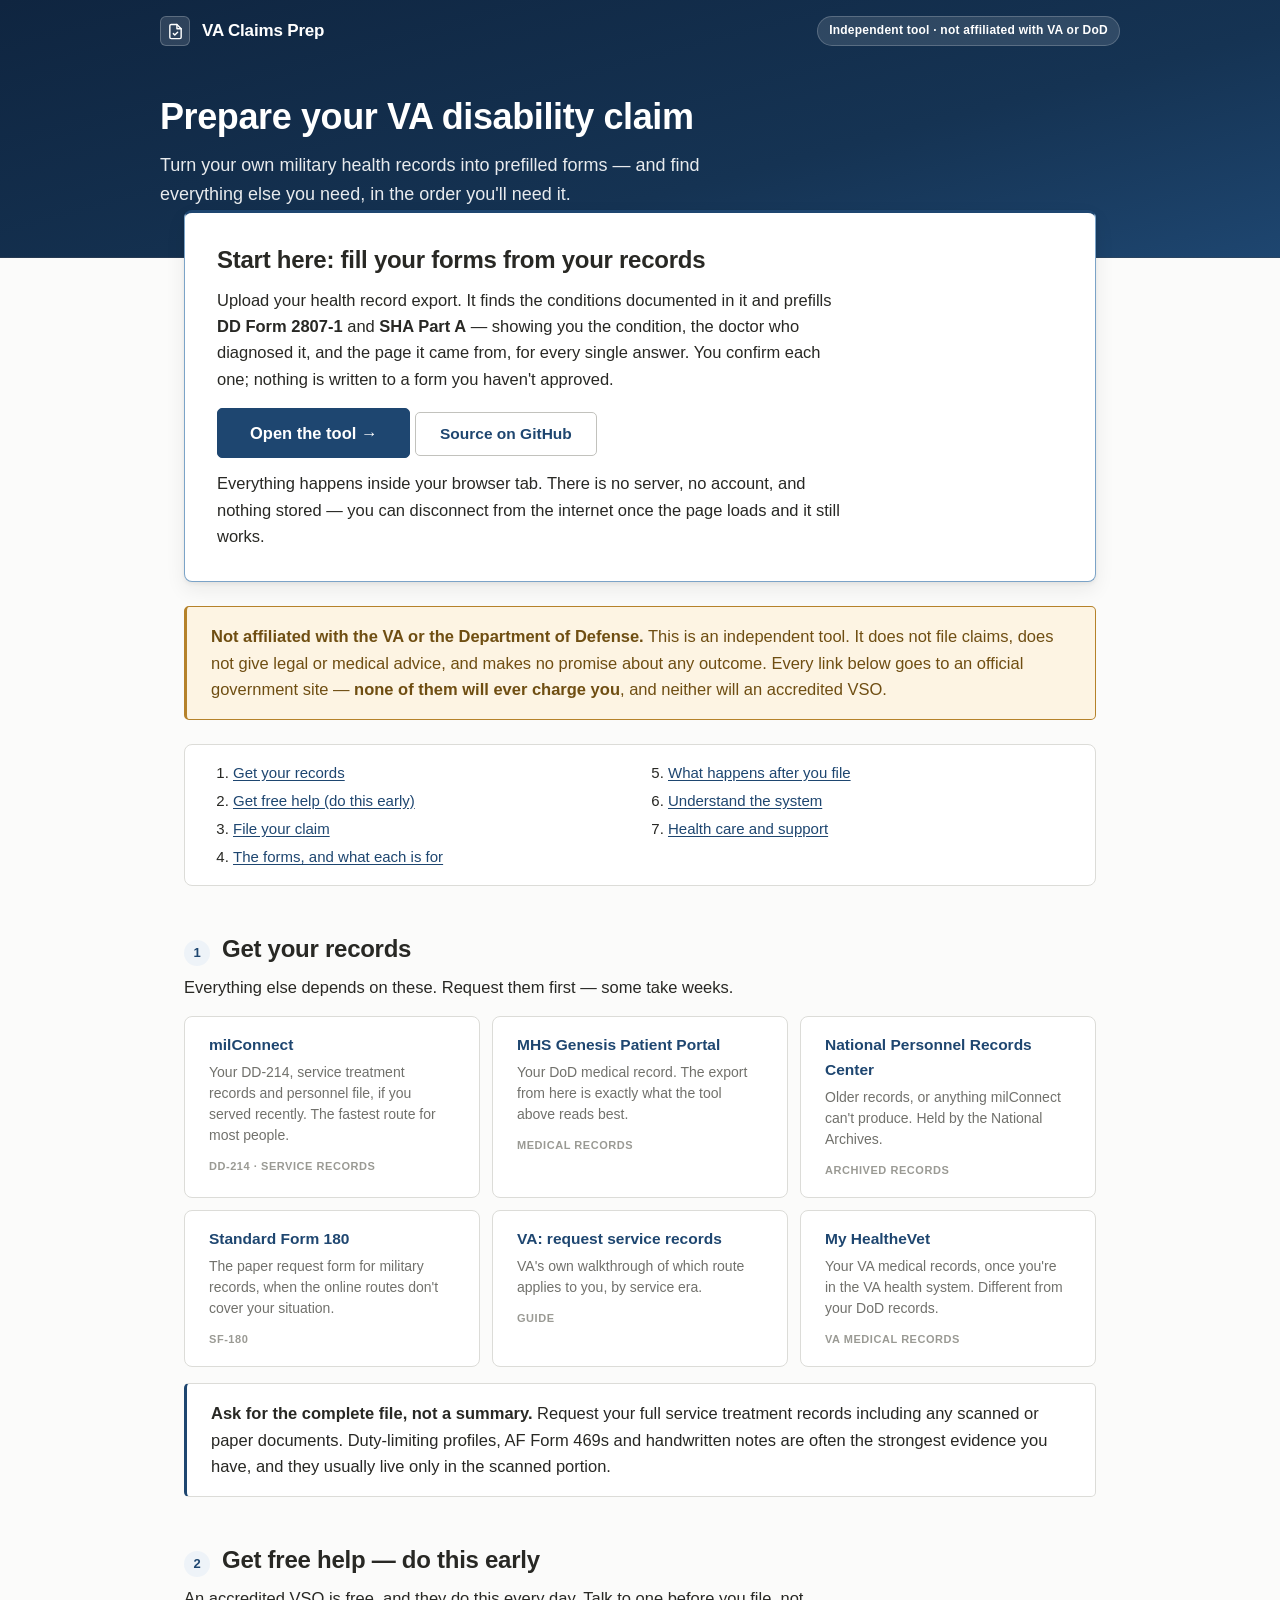
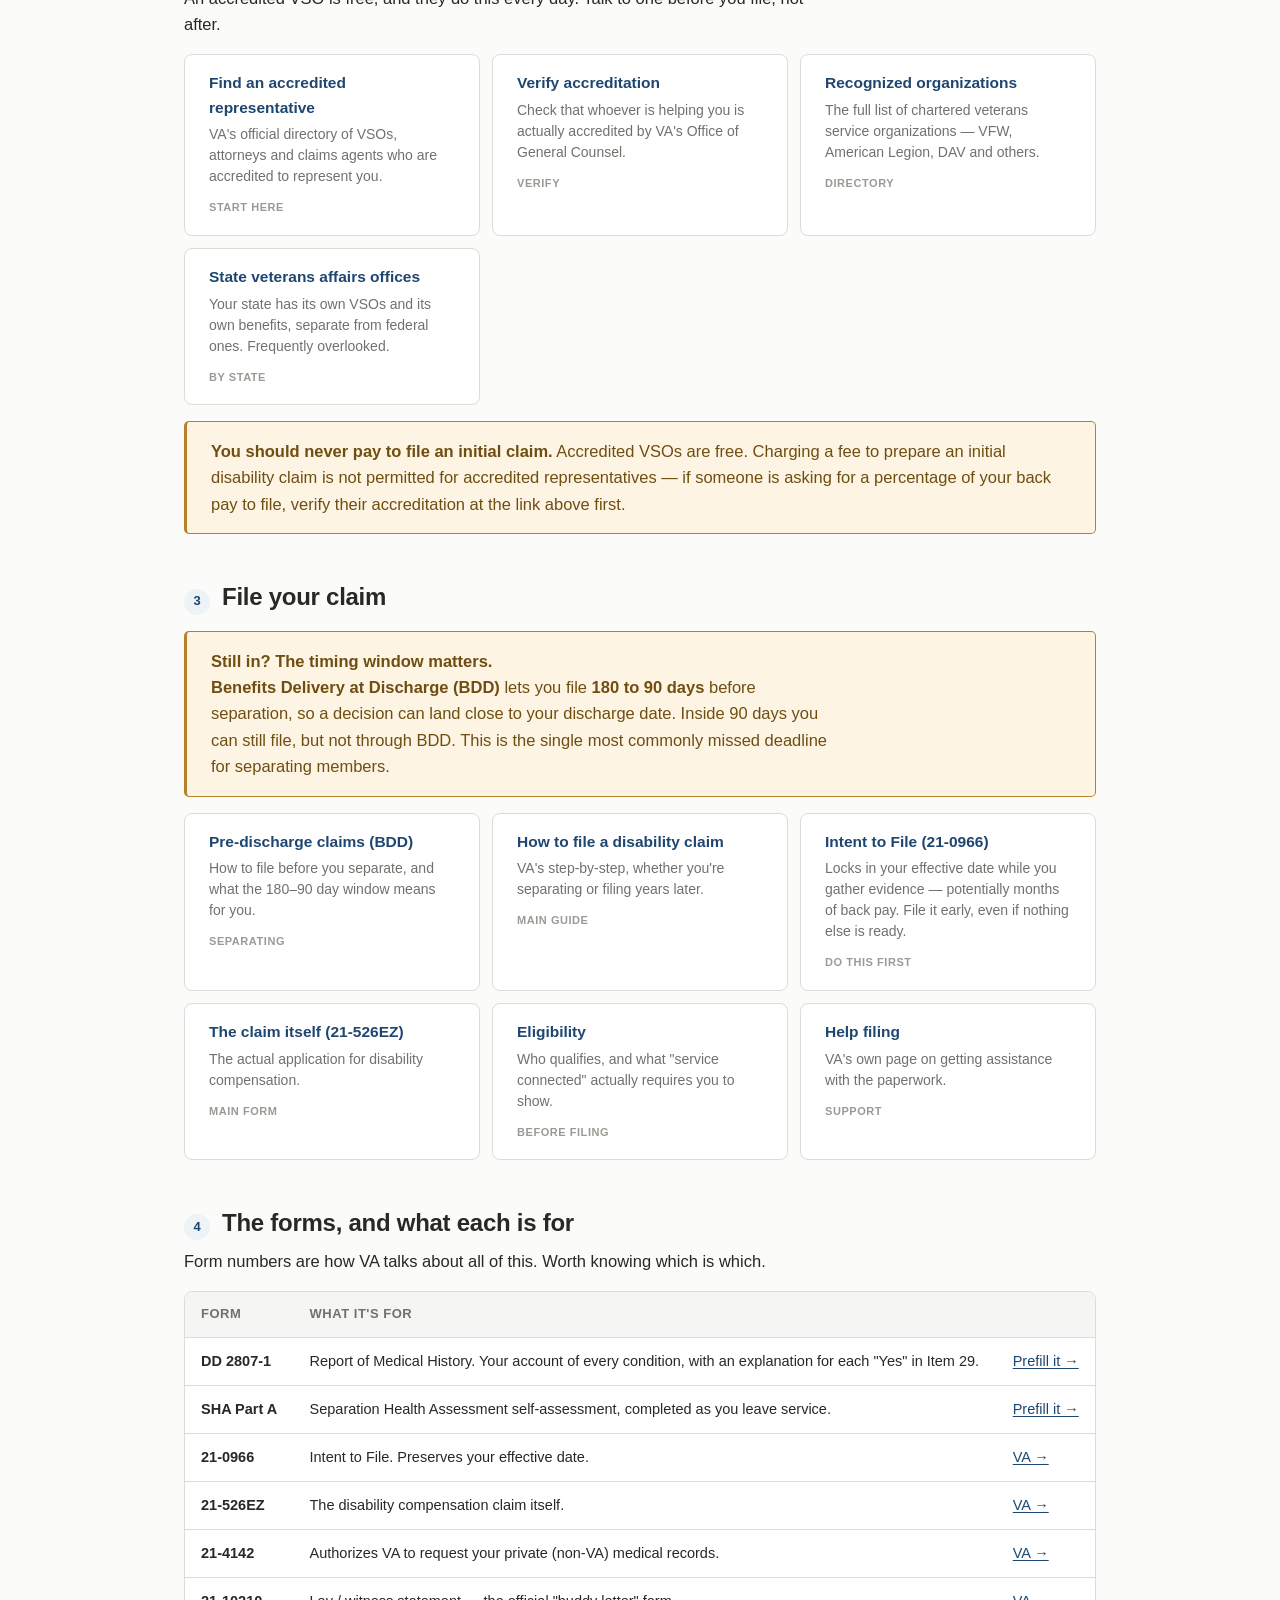
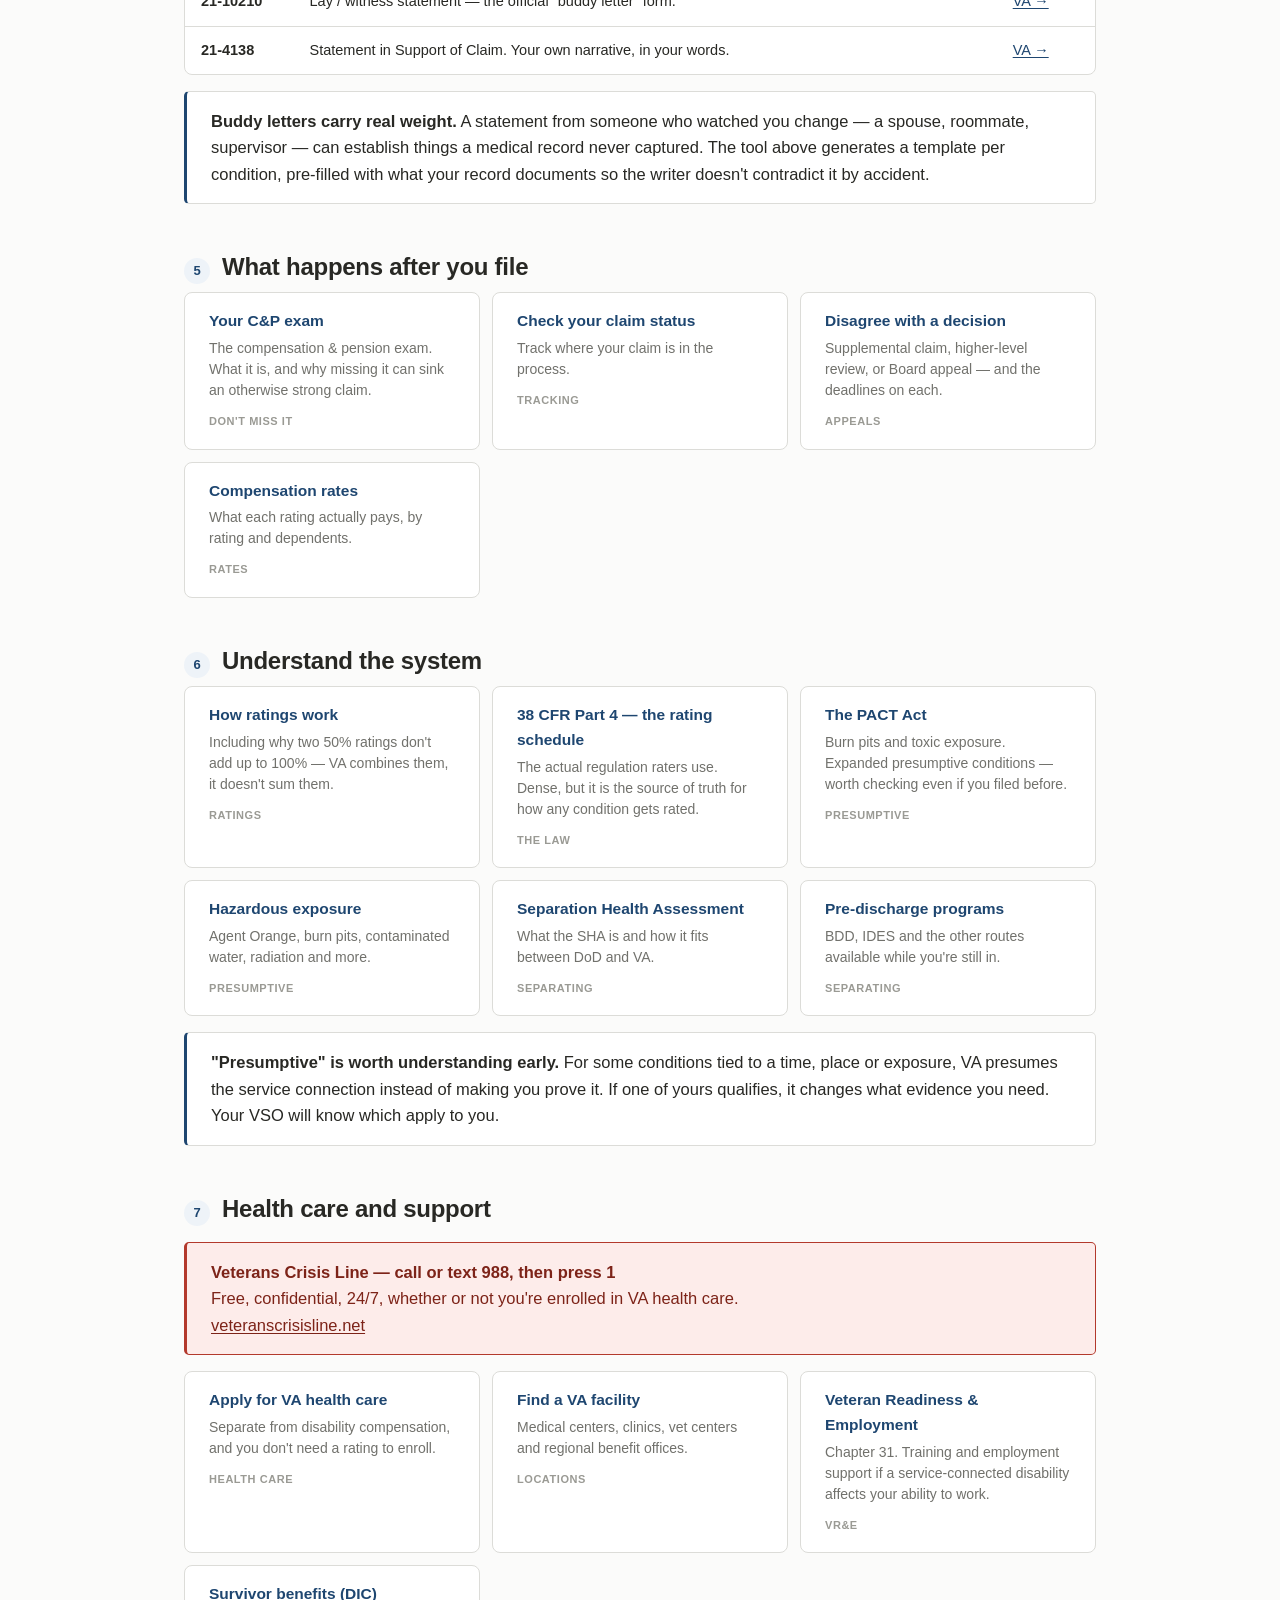
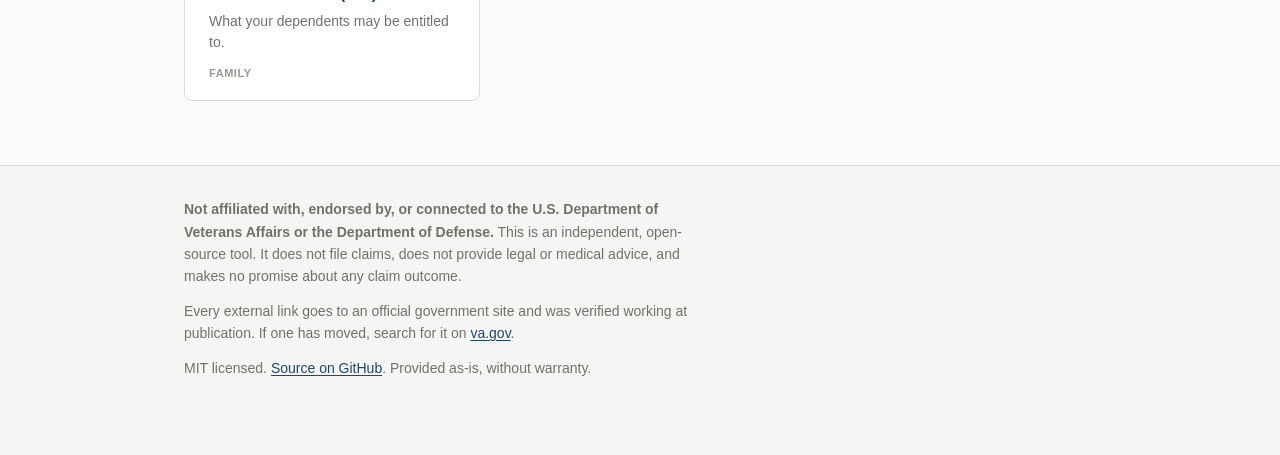
==== docs/index.html @ 1c363170 "Redesign the front end: shared design system, grouped review A design system in docs/assets/base.css" ====
<!doctype html>
<html lang="en">
<head>
<meta charset="utf-8">
<meta name="viewport" content="width=device-width, initial-scale=1">
<title>VA Claims Prep</title>
<meta name="description" content="Turn your military health records into prefilled VA forms, plus every link you need to file a disability claim.">
<link rel="stylesheet" href="assets/base.css">
<style>
/* Dashboard-specific only. */
.hero {
  background: var(--surface); border: 1px solid var(--brand-300);
  border-top: 3px solid var(--accent); border-radius: var(--radius);
  padding: var(--s6); margin: calc(var(--s7) * -1) 0 var(--s5);
  box-shadow: var(--shadow-md); position: relative;
}
.hero h2 { margin-bottom: var(--s3); }
.section-head { display: flex; align-items: baseline; gap: var(--s3);
  margin: var(--s7) 0 var(--s2); }
.section-head__num {
  width: 26px; height: 26px; flex: 0 0 auto; border-radius: 50%;
  background: var(--accent-soft); color: var(--accent);
  display: grid; place-items: center; font-size: 13px; font-weight: 700;
}
.toc { background: var(--surface); border: 1px solid var(--line);
  border-radius: var(--radius); padding: var(--s4) var(--s5); margin: var(--s5) 0; }
.toc ol { margin: 0; padding-left: var(--s5); columns: 2; column-gap: var(--s6);
  font-size: 15px; }
@media (max-width: 640px) { .toc ol { columns: 1; } }
.toc li { margin-bottom: var(--s1); break-inside: avoid; }
</style>
</head>
<body>

<a class="skip-link" href="#main">Skip to content</a>

<header class="masthead">
  <div class="wrap masthead__bar">
    <a class="wordmark" href="./">
      <span class="wordmark__mark" aria-hidden="true">
        <svg viewBox="0 0 24 24" fill="none" stroke="currentColor" stroke-width="2"
             stroke-linecap="round" stroke-linejoin="round">
          <path d="M14 2H6a2 2 0 0 0-2 2v16a2 2 0 0 0 2 2h12a2 2 0 0 0 2-2V8z"/>
          <polyline points="14 2 14 8 20 8"/><polyline points="9 15 11 17 15 13"/>
        </svg>
      </span>
      VA Claims Prep
    </a>
    <span class="unofficial">Independent tool &middot; not affiliated with VA or DoD</span>
  </div>
  <div class="wrap masthead__hero">
    <h1>Prepare your VA disability claim</h1>
    <p>Turn your own military health records into prefilled forms — and find everything
       else you need, in the order you'll need it.</p>
  </div>
</header>

<main id="main">
<div class="wrap">

  <div class="hero">
    <h2>Start here: fill your forms from your records</h2>
    <p>Upload your health record export. It finds the conditions documented in it and
    prefills <b>DD Form 2807-1</b> and <b>SHA Part A</b> — showing you the condition, the
    doctor who diagnosed it, and the page it came from, for every single answer. You
    confirm each one; nothing is written to a form you haven't approved.</p>
    <a class="btn btn--lg" href="app/">Open the tool →</a>
    <a class="btn btn--secondary" href="https://github.com/obtill199/va-claims-prep">Source on GitHub</a>
    <p class="sub" style="margin-top:12px;margin-bottom:0">Everything happens inside your
    browser tab. There is no server, no account, and nothing stored — you can disconnect
    from the internet once the page loads and it still works.</p>
  </div>

  <div class="note note--warn">
    <b>Not affiliated with the VA or the Department of Defense.</b>
    This is an independent tool. It does not file claims, does not give legal or medical
    advice, and makes no promise about any outcome. Every link below goes to an official
    government site — <b>none of them will ever charge you</b>, and neither will an
    accredited VSO.
  </div>

  <div class="toc">
    <ol>
      <li><a href="#records">Get your records</a></li>
      <li><a href="#help">Get free help (do this early)</a></li>
      <li><a href="#file">File your claim</a></li>
      <li><a href="#forms">The forms, and what each is for</a></li>
      <li><a href="#after">What happens after you file</a></li>
      <li><a href="#understand">Understand the system</a></li>
      <li><a href="#support">Health care and support</a></li>
    </ol>
  </div>

  <!-- ============================================================ -->
  <div class="section-head"><span class="section-head__num">1</span><h2 id="records">Get your records</h2></div>
  <p class="sub">Everything else depends on these. Request them first — some take weeks.</p>

  <div class="cards">
    <a class="card" href="https://milconnect.dmdc.osd.mil/milconnect/" target="_blank" rel="noopener">
      <span class="card__title">milConnect</span>
      <span class="card__desc">Your DD-214, service treatment records and personnel file, if you served
      recently. The fastest route for most people.</span>
      <span class="card__tag">DD-214 · service records</span></a>

    <a class="card" href="https://patientportal.mhsgenesis.health.mil/" target="_blank" rel="noopener">
      <span class="card__title">MHS Genesis Patient Portal</span>
      <span class="card__desc">Your DoD medical record. The export from here is exactly what the tool above
      reads best.</span>
      <span class="card__tag">Medical records</span></a>

    <a class="card" href="https://www.archives.gov/personnel-records-center" target="_blank" rel="noopener">
      <span class="card__title">National Personnel Records Center</span>
      <span class="card__desc">Older records, or anything milConnect can't produce. Held by the National
      Archives.</span>
      <span class="card__tag">Archived records</span></a>

    <a class="card" href="https://www.archives.gov/veterans/military-service-records/standard-form-180.html" target="_blank" rel="noopener">
      <span class="card__title">Standard Form 180</span>
      <span class="card__desc">The paper request form for military records, when the online routes don't
      cover your situation.</span>
      <span class="card__tag">SF-180</span></a>

    <a class="card" href="https://www.va.gov/records/get-military-service-records/" target="_blank" rel="noopener">
      <span class="card__title">VA: request service records</span>
      <span class="card__desc">VA's own walkthrough of which route applies to you, by service era.</span>
      <span class="card__tag">Guide</span></a>

    <a class="card" href="https://www.myhealth.va.gov/" target="_blank" rel="noopener">
      <span class="card__title">My HealtheVet</span>
      <span class="card__desc">Your VA medical records, once you're in the VA health system. Different from
      your DoD records.</span>
      <span class="card__tag">VA medical records</span></a>
  </div>

  <div class="note">
    <b>Ask for the complete file, not a summary.</b>
    Request your full service treatment records including any scanned or paper documents.
    Duty-limiting profiles, AF Form 469s and handwritten notes are often the strongest
    evidence you have, and they usually live only in the scanned portion.
  </div>

  <!-- ============================================================ -->
  <div class="section-head"><span class="section-head__num">2</span><h2 id="help">Get free help — do this early</h2></div>
  <p class="sub">An accredited VSO is free, and they do this every day. Talk to one before
  you file, not after.</p>

  <div class="cards">
    <a class="card" href="https://www.va.gov/get-help-from-accredited-representative/" target="_blank" rel="noopener">
      <span class="card__title">Find an accredited representative</span>
      <span class="card__desc">VA's official directory of VSOs, attorneys and claims agents who are
      accredited to represent you.</span>
      <span class="card__tag">Start here</span></a>

    <a class="card" href="https://www.va.gov/ogc/apps/accreditation/index.asp" target="_blank" rel="noopener">
      <span class="card__title">Verify accreditation</span>
      <span class="card__desc">Check that whoever is helping you is actually accredited by VA's Office of
      General Counsel.</span>
      <span class="card__tag">Verify</span></a>

    <a class="card" href="https://www.va.gov/vso/" target="_blank" rel="noopener">
      <span class="card__title">Recognized organizations</span>
      <span class="card__desc">The full list of chartered veterans service organizations — VFW, American
      Legion, DAV and others.</span>
      <span class="card__tag">Directory</span></a>

    <a class="card" href="https://www.va.gov/statedva.htm" target="_blank" rel="noopener">
      <span class="card__title">State veterans affairs offices</span>
      <span class="card__desc">Your state has its own VSOs and its own benefits, separate from federal
      ones. Frequently overlooked.</span>
      <span class="card__tag">By state</span></a>
  </div>

  <div class="note note--warn">
    <b>You should never pay to file an initial claim.</b>
    Accredited VSOs are free. Charging a fee to prepare an initial disability claim is
    not permitted for accredited representatives — if someone is asking for a percentage
    of your back pay to file, verify their accreditation at the link above first.
  </div>

  <!-- ============================================================ -->
  <div class="section-head"><span class="section-head__num">3</span><h2 id="file">File your claim</h2></div>

  <div class="note note--warn">
    <b>Still in? The timing window matters.</b>
    <p><b>Benefits Delivery at Discharge (BDD)</b> lets you file <b>180 to 90 days</b>
    before separation, so a decision can land close to your discharge date. Inside 90
    days you can still file, but not through BDD. This is the single most commonly missed
    deadline for separating members.</p>
  </div>

  <div class="cards">
    <a class="card" href="https://www.va.gov/disability/how-to-file-claim/when-to-file/pre-discharge-claim/" target="_blank" rel="noopener">
      <span class="card__title">Pre-discharge claims (BDD)</span>
      <span class="card__desc">How to file before you separate, and what the 180–90 day window means for
      you.</span>
      <span class="card__tag">Separating</span></a>

    <a class="card" href="https://www.va.gov/disability/how-to-file-claim/" target="_blank" rel="noopener">
      <span class="card__title">How to file a disability claim</span>
      <span class="card__desc">VA's step-by-step, whether you're separating or filing years later.</span>
      <span class="card__tag">Main guide</span></a>

    <a class="card" href="https://www.va.gov/find-forms/about-form-21-0966/" target="_blank" rel="noopener">
      <span class="card__title">Intent to File (21-0966)</span>
      <span class="card__desc">Locks in your effective date while you gather evidence — potentially months
      of back pay. File it early, even if nothing else is ready.</span>
      <span class="card__tag">Do this first</span></a>

    <a class="card" href="https://www.va.gov/disability/file-disability-claim-form-21-526ez/" target="_blank" rel="noopener">
      <span class="card__title">The claim itself (21-526EZ)</span>
      <span class="card__desc">The actual application for disability compensation.</span>
      <span class="card__tag">Main form</span></a>

    <a class="card" href="https://www.va.gov/disability/eligibility/" target="_blank" rel="noopener">
      <span class="card__title">Eligibility</span>
      <span class="card__desc">Who qualifies, and what "service connected" actually requires you to
      show.</span>
      <span class="card__tag">Before filing</span></a>

    <a class="card" href="https://www.va.gov/disability/get-help-filing-claim/" target="_blank" rel="noopener">
      <span class="card__title">Help filing</span>
      <span class="card__desc">VA's own page on getting assistance with the paperwork.</span>
      <span class="card__tag">Support</span></a>
  </div>

  <!-- ============================================================ -->
  <div class="section-head"><span class="section-head__num">4</span><h2 id="forms">The forms, and what each is for</h2></div>
  <p class="sub">Form numbers are how VA talks about all of this. Worth knowing which is
  which.</p>

  <div class="table-scroll"><table class="table">
    <tr><th>Form</th><th>What it's for</th><th></th></tr>
    <tr><td><b>DD 2807-1</b></td>
        <td>Report of Medical History. Your account of every condition, with an
        explanation for each "Yes" in Item&nbsp;29.</td>
        <td><a href="app/">Prefill it →</a></td></tr>
    <tr><td><b>SHA Part A</b></td>
        <td>Separation Health Assessment self-assessment, completed as you leave
        service.</td>
        <td><a href="app/">Prefill it →</a></td></tr>
    <tr><td><b>21-0966</b></td>
        <td>Intent to File. Preserves your effective date.</td>
        <td><a href="https://www.va.gov/find-forms/about-form-21-0966/" target="_blank" rel="noopener">VA →</a></td></tr>
    <tr><td><b>21-526EZ</b></td>
        <td>The disability compensation claim itself.</td>
        <td><a href="https://www.va.gov/disability/file-disability-claim-form-21-526ez/" target="_blank" rel="noopener">VA →</a></td></tr>
    <tr><td><b>21-4142</b></td>
        <td>Authorizes VA to request your private (non-VA) medical records.</td>
        <td><a href="https://www.va.gov/find-forms/about-form-21-4142/" target="_blank" rel="noopener">VA →</a></td></tr>
    <tr><td><b>21-10210</b></td>
        <td>Lay / witness statement — the official "buddy letter" form.</td>
        <td><a href="https://www.va.gov/find-forms/about-form-21-10210/" target="_blank" rel="noopener">VA →</a></td></tr>
    <tr><td><b>21-4138</b></td>
        <td>Statement in Support of Claim. Your own narrative, in your words.</td>
        <td><a href="https://www.va.gov/find-forms/about-form-21-4138/" target="_blank" rel="noopener">VA →</a></td></tr>
  </table></div>

  <div class="note">
    <b>Buddy letters carry real weight.</b>
    A statement from someone who watched you change — a spouse, roommate, supervisor —
    can establish things a medical record never captured. The tool above generates a
    template per condition, pre-filled with what your record documents so the writer
    doesn't contradict it by accident.
  </div>

  <!-- ============================================================ -->
  <div class="section-head"><span class="section-head__num">5</span><h2 id="after">What happens after you file</h2></div>

  <div class="cards">
    <a class="card" href="https://www.va.gov/disability/va-claim-exam/" target="_blank" rel="noopener">
      <span class="card__title">Your C&amp;P exam</span>
      <span class="card__desc">The compensation &amp; pension exam. What it is, and why missing it can sink
      an otherwise strong claim.</span>
      <span class="card__tag">Don't miss it</span></a>

    <a class="card" href="https://www.va.gov/claim-or-appeal-status/" target="_blank" rel="noopener">
      <span class="card__title">Check your claim status</span>
      <span class="card__desc">Track where your claim is in the process.</span>
      <span class="card__tag">Tracking</span></a>

    <a class="card" href="https://www.va.gov/decision-reviews/" target="_blank" rel="noopener">
      <span class="card__title">Disagree with a decision</span>
      <span class="card__desc">Supplemental claim, higher-level review, or Board appeal — and the deadlines
      on each.</span>
      <span class="card__tag">Appeals</span></a>

    <a class="card" href="https://www.va.gov/disability/compensation-rates/veteran-rates/" target="_blank" rel="noopener">
      <span class="card__title">Compensation rates</span>
      <span class="card__desc">What each rating actually pays, by rating and dependents.</span>
      <span class="card__tag">Rates</span></a>
  </div>

  <!-- ============================================================ -->
  <div class="section-head"><span class="section-head__num">6</span><h2 id="understand">Understand the system</h2></div>

  <div class="cards">
    <a class="card" href="https://www.va.gov/disability/about-disability-ratings/" target="_blank" rel="noopener">
      <span class="card__title">How ratings work</span>
      <span class="card__desc">Including why two 50% ratings don't add up to 100% — VA combines them, it
      doesn't sum them.</span>
      <span class="card__tag">Ratings</span></a>

    <a class="card" href="https://www.ecfr.gov/current/title-38/chapter-I/part-4" target="_blank" rel="noopener">
      <span class="card__title">38 CFR Part 4 — the rating schedule</span>
      <span class="card__desc">The actual regulation raters use. Dense, but it is the source of truth for
      how any condition gets rated.</span>
      <span class="card__tag">The law</span></a>

    <a class="card" href="https://www.va.gov/resources/the-pact-act-and-your-va-benefits/" target="_blank" rel="noopener">
      <span class="card__title">The PACT Act</span>
      <span class="card__desc">Burn pits and toxic exposure. Expanded presumptive conditions — worth
      checking even if you filed before.</span>
      <span class="card__tag">Presumptive</span></a>

    <a class="card" href="https://www.va.gov/disability/eligibility/hazardous-materials-exposure/" target="_blank" rel="noopener">
      <span class="card__title">Hazardous exposure</span>
      <span class="card__desc">Agent Orange, burn pits, contaminated water, radiation and more.</span>
      <span class="card__tag">Presumptive</span></a>

    <a class="card" href="https://www.health.mil/Military-Health-Topics/Health-Readiness/Separation-Health-Assessment" target="_blank" rel="noopener">
      <span class="card__title">Separation Health Assessment</span>
      <span class="card__desc">What the SHA is and how it fits between DoD and VA.</span>
      <span class="card__tag">Separating</span></a>

    <a class="card" href="https://www.benefits.va.gov/predischarge/" target="_blank" rel="noopener">
      <span class="card__title">Pre-discharge programs</span>
      <span class="card__desc">BDD, IDES and the other routes available while you're still in.</span>
      <span class="card__tag">Separating</span></a>
  </div>

  <div class="note">
    <b>"Presumptive" is worth understanding early.</b>
    For some conditions tied to a time, place or exposure, VA presumes the service
    connection instead of making you prove it. If one of yours qualifies, it changes what
    evidence you need. Your VSO will know which apply to you.
  </div>

  <!-- ============================================================ -->
  <div class="section-head"><span class="section-head__num">7</span><h2 id="support">Health care and support</h2></div>

  <div class="note note--err">
    <b>Veterans Crisis Line — call or text 988, then press 1</b>
    <p>Free, confidential, 24/7, whether or not you're enrolled in VA health care.
    <a href="https://www.veteranscrisisline.net/" target="_blank" rel="noopener">veteranscrisisline.net</a></p>
  </div>

  <div class="cards">
    <a class="card" href="https://www.va.gov/health-care/how-to-apply/" target="_blank" rel="noopener">
      <span class="card__title">Apply for VA health care</span>
      <span class="card__desc">Separate from disability compensation, and you don't need a rating to
      enroll.</span>
      <span class="card__tag">Health care</span></a>

    <a class="card" href="https://www.va.gov/find-locations/" target="_blank" rel="noopener">
      <span class="card__title">Find a VA facility</span>
      <span class="card__desc">Medical centers, clinics, vet centers and regional benefit offices.</span>
      <span class="card__tag">Locations</span></a>

    <a class="card" href="https://www.va.gov/careers-employment/vocational-rehabilitation/" target="_blank" rel="noopener">
      <span class="card__title">Veteran Readiness &amp; Employment</span>
      <span class="card__desc">Chapter 31. Training and employment support if a service-connected disability
      affects your ability to work.</span>
      <span class="card__tag">VR&amp;E</span></a>

    <a class="card" href="https://www.va.gov/disability/survivor-dic-rates/" target="_blank" rel="noopener">
      <span class="card__title">Survivor benefits (DIC)</span>
      <span class="card__desc">What your dependents may be entitled to.</span>
      <span class="card__tag">Family</span></a>
  </div>

</div>

</main>

<footer class="site-footer">
  <div class="wrap">
    <p><strong>Not affiliated with, endorsed by, or connected to the U.S. Department of
    Veterans Affairs or the Department of Defense.</strong> This is an independent,
    open-source tool. It does not file claims, does not provide legal or medical advice,
    and makes no promise about any claim outcome.</p>
    <p>Every external link goes to an official government site and was verified working
    at publication. If one has moved, search for it on
    <a href="https://www.va.gov/">va.gov</a>.</p>
    <p>MIT licensed. <a href="https://github.com/obtill199/va-claims-prep">Source on
    GitHub</a>. Provided as-is, without warranty.</p>
  </div>
</footer>

</body>
</html>
---- docs/assets/base.css ----
/* ============================================================================
   VA Claims Prep — design system
   ============================================================================

   Deliberately NOT styled to resemble va.gov. This tool is not affiliated
   with VA or DoD, and a benefits tool that borrows government branding is
   both misleading to the veteran using it and the exact pattern predatory
   claim services use. Credibility here comes from typography, spacing,
   contrast and clarity — not from looking like something it isn't.

   The audience includes people with visual, motor and cognitive
   disabilities, which makes accessibility a functional requirement rather
   than a polish item: real focus rings, AA contrast, reduced-motion
   support, and hit targets that work with a tremor.
   ========================================================================= */

/* --------------------------------------------------------------- tokens */
:root {
  /* Neutrals — a warm-leaning ramp; pure grey reads clinical and cheap. */
  --n-0:  #ffffff;
  --n-25: #fbfbfa;
  --n-50: #f5f5f3;
  --n-100:#ececea;
  --n-200:#dcdcd8;
  --n-300:#c2c2bd;
  --n-400:#9a9a94;
  --n-500:#71716c;
  --n-600:#55554f;
  --n-700:#3d3d38;
  --n-800:#282824;
  --n-900:#171714;

  /* Deep slate-navy. Serious, and distinct from VA's palette. */
  --brand-50: #eef3f8;
  --brand-100:#d4e2ef;
  --brand-300:#7ba3c7;
  --brand-600:#2b5f8f;
  --brand-700:#1e4670;
  --brand-800:#153353;
  --brand-900:#0f2540;

  --ok-bg:#e8f3ec;   --ok-line:#2f6b4a;   --ok-ink:#1e4a33;
  --warn-bg:#fdf4e3; --warn-line:#b5822a; --warn-ink:#6f4e12;
  --err-bg:#fdecea;  --err-line:#b3392c;  --err-ink:#7d2318;

  --ink:        var(--n-800);
  --ink-muted:  var(--n-500);
  --ink-subtle: var(--n-400);
  --surface:    var(--n-0);
  --surface-alt:var(--n-50);
  --page:       var(--n-25);
  --line:       var(--n-200);
  --line-strong:var(--n-300);
  --accent:     var(--brand-700);
  --accent-ink: var(--brand-800);
  --accent-soft:var(--brand-50);

  --radius: 8px;
  --radius-sm: 5px;

  /* 4px rhythm */
  --s1:4px; --s2:8px; --s3:12px; --s4:16px; --s5:24px;
  --s6:32px; --s7:48px; --s8:64px;

  --shadow-sm: 0 1px 2px rgba(23,23,20,.06), 0 1px 3px rgba(23,23,20,.04);
  --shadow-md: 0 2px 4px rgba(23,23,20,.06), 0 8px 20px rgba(23,23,20,.07);

  --font: ui-sans-serif, -apple-system, BlinkMacSystemFont, "Segoe UI",
          Roboto, "Helvetica Neue", Arial, sans-serif;
  --font-mono: ui-monospace, SFMono-Regular, "SF Mono", Menlo, Consolas,
               "Liberation Mono", monospace;

  --measure: 68ch;
}

@media (prefers-color-scheme: dark) {
  :root {
    --n-0:#14161a; --n-25:#0e1013; --n-50:#181b20; --n-100:#1f232a;
    --n-200:#2b3038; --n-300:#3b424c; --n-400:#6b7280; --n-500:#98a1ad;
    --n-600:#b8c0ca; --n-700:#d3d9e0; --n-800:#e8ecf1; --n-900:#f6f8fa;

    --brand-50:#152436; --brand-100:#1b3048; --brand-300:#4a7ba8;
    --brand-600:#6fa3d0; --brand-700:#8ab8de; --brand-800:#a9cbe9;
    --brand-900:#c8dff2;

    --ok-bg:#12241a;   --ok-line:#3f8a61;   --ok-ink:#8fd3ac;
    --warn-bg:#251d0e; --warn-line:#a8792a; --warn-ink:#e3bd76;
    --err-bg:#2a1512;  --err-line:#c2544a; --err-ink:#f0a49b;

    --ink:var(--n-800); --ink-muted:var(--n-500); --ink-subtle:var(--n-400);
    --surface:var(--n-50); --surface-alt:var(--n-100); --page:var(--n-25);
    --line:var(--n-200); --line-strong:var(--n-300);
    --accent:var(--brand-700); --accent-ink:var(--brand-800);
    --accent-soft:var(--brand-50);

    --shadow-sm:0 1px 2px rgba(0,0,0,.4);
    --shadow-md:0 2px 6px rgba(0,0,0,.45), 0 12px 28px rgba(0,0,0,.35);
  }
}

/* ---------------------------------------------------------------- reset */
*, *::before, *::after { box-sizing: border-box; }
html { -webkit-text-size-adjust: 100%; }
body {
  margin: 0;
  background: var(--page);
  color: var(--ink);
  font-family: var(--font);
  font-size: 16.5px;
  line-height: 1.6;
  -webkit-font-smoothing: antialiased;
  text-rendering: optimizeLegibility;
}

/* Respect a stated preference for less motion. */
@media (prefers-reduced-motion: reduce) {
  *, *::before, *::after {
    animation-duration: .01ms !important;
    animation-iteration-count: 1 !important;
    transition-duration: .01ms !important;
    scroll-behavior: auto !important;
  }
}

/* ------------------------------------------------------------ typography */
h1, h2, h3 { line-height: 1.25; letter-spacing: -.011em; margin: 0; }
h1 { font-size: clamp(28px, 3.4vw, 36px); font-weight: 700; }
h2 { font-size: clamp(20px, 2.2vw, 24px); font-weight: 650; }
h3 { font-size: 17px; font-weight: 650; }
p  { margin: 0 0 var(--s4); max-width: var(--measure); }
a  { color: var(--accent); text-underline-offset: 2px; }
a:hover { color: var(--accent-ink); }
strong, b { font-weight: 650; }
small { font-size: 13.5px; }
.mono { font-family: var(--font-mono); font-size: .9em; }

.lede { font-size: 17.5px; color: var(--ink-muted); max-width: var(--measure); }
.muted { color: var(--ink-muted); }
.help { color: var(--ink-muted); font-size: 14px; margin: var(--s2) 0 0;
        max-width: var(--measure); }

/* ---------------------------------------------------------------- layout */
.wrap { max-width: 960px; margin: 0 auto; padding: 0 var(--s5); }
.wrap--narrow { max-width: 780px; }
.stack > * + * { margin-top: var(--s4); }

/* Keyboard users must always be able to see where they are. */
:focus-visible {
  outline: 3px solid var(--brand-600);
  outline-offset: 2px;
  border-radius: 3px;
}
.skip-link {
  position: absolute; left: -9999px; top: 0; z-index: 100;
  background: var(--accent); color: #fff; padding: var(--s3) var(--s4);
  border-radius: 0 0 var(--radius-sm) 0; font-weight: 600;
}
.skip-link:focus { left: 0; }

/* ---------------------------------------------------------------- header */
.masthead {
  background: linear-gradient(165deg, var(--brand-900), var(--brand-800) 62%,
              var(--brand-700));
  color: #fff;
  border-bottom: 1px solid rgba(255,255,255,.09);
}
@media (prefers-color-scheme: dark) {
  .masthead { background: linear-gradient(165deg, #0b1a2c, #10263f); }
}
.masthead a { color: #fff; }
.masthead__bar {
  display: flex; align-items: center; justify-content: space-between;
  gap: var(--s4); padding: var(--s4) 0; flex-wrap: wrap;
}
.wordmark {
  display: flex; align-items: center; gap: var(--s3);
  font-weight: 700; font-size: 17px; letter-spacing: -.01em;
  text-decoration: none; color: #fff;
}
.wordmark__mark {
  width: 30px; height: 30px; border-radius: 6px; flex: 0 0 auto;
  background: rgba(255,255,255,.13);
  border: 1px solid rgba(255,255,255,.22);
  display: grid; place-items: center;
}
.wordmark__mark svg { width: 17px; height: 17px; display: block; }

/* States the relationship plainly and permanently. */
.unofficial {
  font-size: 12px; font-weight: 600; letter-spacing: .02em;
  background: rgba(255,255,255,.12); border: 1px solid rgba(255,255,255,.2);
  color: #fff; padding: 4px 11px; border-radius: 999px; white-space: nowrap;
}

.masthead__hero { padding: var(--s6) 0 var(--s7); }
.masthead__hero h1 { color: #fff; margin-bottom: var(--s3); }
.masthead__hero p { color: rgba(255,255,255,.9); font-size: 18px;
                    max-width: 60ch; margin: 0; }

/* ----------------------------------------------------------- components */
.panel {
  background: var(--surface); border: 1px solid var(--line);
  border-radius: var(--radius); padding: var(--s5);
  box-shadow: var(--shadow-sm);
}
.panel--raised { box-shadow: var(--shadow-md); }
.panel--accent { border: 1px solid var(--brand-300); border-top: 3px solid var(--accent); }

.note {
  border: 1px solid var(--line); border-left: 3px solid var(--accent);
  background: var(--surface); border-radius: var(--radius-sm);
  padding: var(--s4) var(--s5); margin: var(--s4) 0;
}
.note > :last-child { margin-bottom: 0; }
.note__title { display: block; font-weight: 650; margin-bottom: var(--s2); }
.note--warn { background: var(--warn-bg); border-color: var(--warn-line);
              border-left-color: var(--warn-line); color: var(--warn-ink); }
.note--err  { background: var(--err-bg); border-color: var(--err-line);
              border-left-color: var(--err-line); color: var(--err-ink); }
.note--ok   { background: var(--ok-bg); border-color: var(--ok-line);
              border-left-color: var(--ok-line); color: var(--ok-ink); }
.note--warn a, .note--err a, .note--ok a { color: inherit; }

/* Buttons — 44px min height, which is the accessible target size and also
   simply easier to hit. */
.btn {
  display: inline-flex; align-items: center; justify-content: center;
  gap: var(--s2); min-height: 44px; padding: 0 var(--s5);
  background: var(--accent); color: #fff; border: 1px solid var(--accent);
  border-radius: var(--radius-sm); font: inherit; font-weight: 600;
  font-size: 15.5px; cursor: pointer; text-decoration: none;
  transition: background .13s ease, border-color .13s ease;
}
.btn:hover { background: var(--accent-ink); border-color: var(--accent-ink);
             color: #fff; }
.btn:disabled { opacity: .45; cursor: not-allowed; }
.btn--secondary { background: var(--surface); color: var(--accent);
                  border-color: var(--line-strong); }
.btn--secondary:hover { background: var(--accent-soft); color: var(--accent-ink);
                        border-color: var(--accent); }
.btn--ghost { background: transparent; border-color: transparent;
              color: var(--accent); padding: 0 var(--s3); min-height: 36px; }
.btn--ghost:hover { background: var(--accent-soft); border-color: transparent; }
.btn--lg { min-height: 50px; font-size: 16.5px; padding: 0 var(--s6); }

/* Forms */
.field { margin-bottom: var(--s5); max-width: 560px; }
.field__label { display: block; font-weight: 600; font-size: 14.5px;
                margin-bottom: var(--s2); color: var(--ink); }
.field__req { color: var(--err-line); font-weight: 500; font-size: 12.5px;
              margin-left: var(--s1); }
input[type=text], input[type=date], input[type=email], select, textarea {
  width: 100%; min-height: 44px; padding: 10px var(--s3);
  border: 1px solid var(--line-strong); border-radius: var(--radius-sm);
  background: var(--surface); color: var(--ink);
  font: inherit; font-size: 15.5px;
  transition: border-color .13s ease, box-shadow .13s ease;
}
textarea { min-height: 88px; line-height: 1.55; resize: vertical; }
input:hover, select:hover, textarea:hover { border-color: var(--n-400); }
input:focus, select:focus, textarea:focus {
  border-color: var(--accent); box-shadow: 0 0 0 3px var(--accent-soft);
  outline: none;
}
select {
  appearance: none;
  background-image: linear-gradient(45deg, transparent 50%, var(--ink-muted) 50%),
                    linear-gradient(135deg, var(--ink-muted) 50%, transparent 50%);
  background-position: calc(100% - 19px) 50%, calc(100% - 14px) 50%;
  background-size: 5px 5px, 5px 5px;
  background-repeat: no-repeat;
  padding-right: var(--s6);
}

/* Tables */
.table { width: 100%; border-collapse: separate; border-spacing: 0;
         font-size: 14.5px; background: var(--surface);
         border: 1px solid var(--line); border-radius: var(--radius);
         overflow: hidden; }
.table th, .table td { padding: var(--s3) var(--s4); text-align: left;
                       vertical-align: top; border-bottom: 1px solid var(--line); }
.table th { background: var(--surface-alt); font-weight: 650; font-size: 13px;
            text-transform: uppercase; letter-spacing: .04em;
            color: var(--ink-muted); }
.table tr:last-child td { border-bottom: 0; }
.table-scroll { overflow-x: auto; }

/* Badges */
.badge {
  display: inline-flex; align-items: center; gap: 5px;
  font-size: 11.5px; font-weight: 700; letter-spacing: .045em;
  text-transform: uppercase; padding: 3px 9px; border-radius: 999px;
  border: 1px solid transparent; white-space: nowrap;
}
.badge--ok   { background: var(--ok-bg);   color: var(--ok-ink);   border-color: var(--ok-line); }
.badge--warn { background: var(--warn-bg); color: var(--warn-ink); border-color: var(--warn-line); }
.badge--err  { background: var(--err-bg);  color: var(--err-ink);  border-color: var(--err-line); }
.badge--neutral { background: var(--surface-alt); color: var(--ink-muted);
                  border-color: var(--line); }

/* Progress stepper */
.steps { background: var(--surface); border-bottom: 1px solid var(--line); }
.steps__list { display: flex; list-style: none; margin: 0; padding: 0;
               overflow-x: auto; }
.steps__item {
  display: flex; align-items: center; gap: var(--s2);
  padding: var(--s3) var(--s4) var(--s3) 0; font-size: 13.5px;
  color: var(--ink-subtle); white-space: nowrap;
}
.steps__num {
  width: 22px; height: 22px; border-radius: 50%; flex: 0 0 auto;
  display: grid; place-items: center; font-size: 11.5px; font-weight: 700;
  background: var(--surface-alt); color: var(--ink-subtle);
  border: 1px solid var(--line-strong);
}
.steps__item[aria-current="step"] { color: var(--accent); font-weight: 650; }
.steps__item[aria-current="step"] .steps__num {
  background: var(--accent); color: #fff; border-color: var(--accent);
}
.steps__item[data-done="true"] { color: var(--ok-ink); }
.steps__item[data-done="true"] .steps__num {
  background: var(--ok-bg); color: var(--ok-ink); border-color: var(--ok-line);
}

/* Cards */
.cards { display: grid; gap: var(--s3);
         grid-template-columns: repeat(auto-fit, minmax(262px, 1fr)); }
.card {
  display: block; background: var(--surface); border: 1px solid var(--line);
  border-radius: var(--radius); padding: var(--s4) var(--s5);
  text-decoration: none; color: inherit;
  transition: border-color .13s ease, box-shadow .13s ease, transform .13s ease;
}
.card:hover { border-color: var(--brand-300); box-shadow: var(--shadow-md);
              transform: translateY(-1px); color: inherit; }
.card__title { display: block; color: var(--accent); font-weight: 650;
               font-size: 15.5px; margin-bottom: var(--s1); }
.card__desc { display: block; color: var(--ink-muted); font-size: 14px;
              line-height: 1.5; }
.card__tag { display: inline-block; margin-top: var(--s3); font-size: 11px;
             text-transform: uppercase; letter-spacing: .05em; font-weight: 700;
             color: var(--ink-subtle); }

/* Spinner */
.spinner {
  width: 18px; height: 18px; flex: 0 0 auto; border-radius: 50%;
  border: 2.5px solid var(--line-strong); border-top-color: var(--accent);
  animation: spin .8s linear infinite;
}
@keyframes spin { to { transform: rotate(360deg); } }
.status-row { display: flex; align-items: flex-start; gap: var(--s3);
              background: var(--surface); border: 1px solid var(--line);
              border-radius: var(--radius); padding: var(--s4) var(--s5); }

/* Footer */
.site-footer { border-top: 1px solid var(--line); margin-top: var(--s8);
               padding: var(--s6) 0 var(--s8); background: var(--surface-alt); }
.site-footer p { color: var(--ink-muted); font-size: 14px;
                 margin-bottom: var(--s3); }

.hidden { display: none !important; }

/* A document tool gets printed. Make that not look broken. */
@media print {
  .masthead, .steps, .site-footer, .btn, .skip-link { display: none !important; }
  body { background: #fff; color: #000; font-size: 11pt; }
  .panel, .note, .card { border: 1px solid #999; box-shadow: none;
                         break-inside: avoid; }
  a[href^="http"]::after { content: " (" attr(href) ")"; font-size: 9pt;
                           color: #444; word-break: break-all; }
}
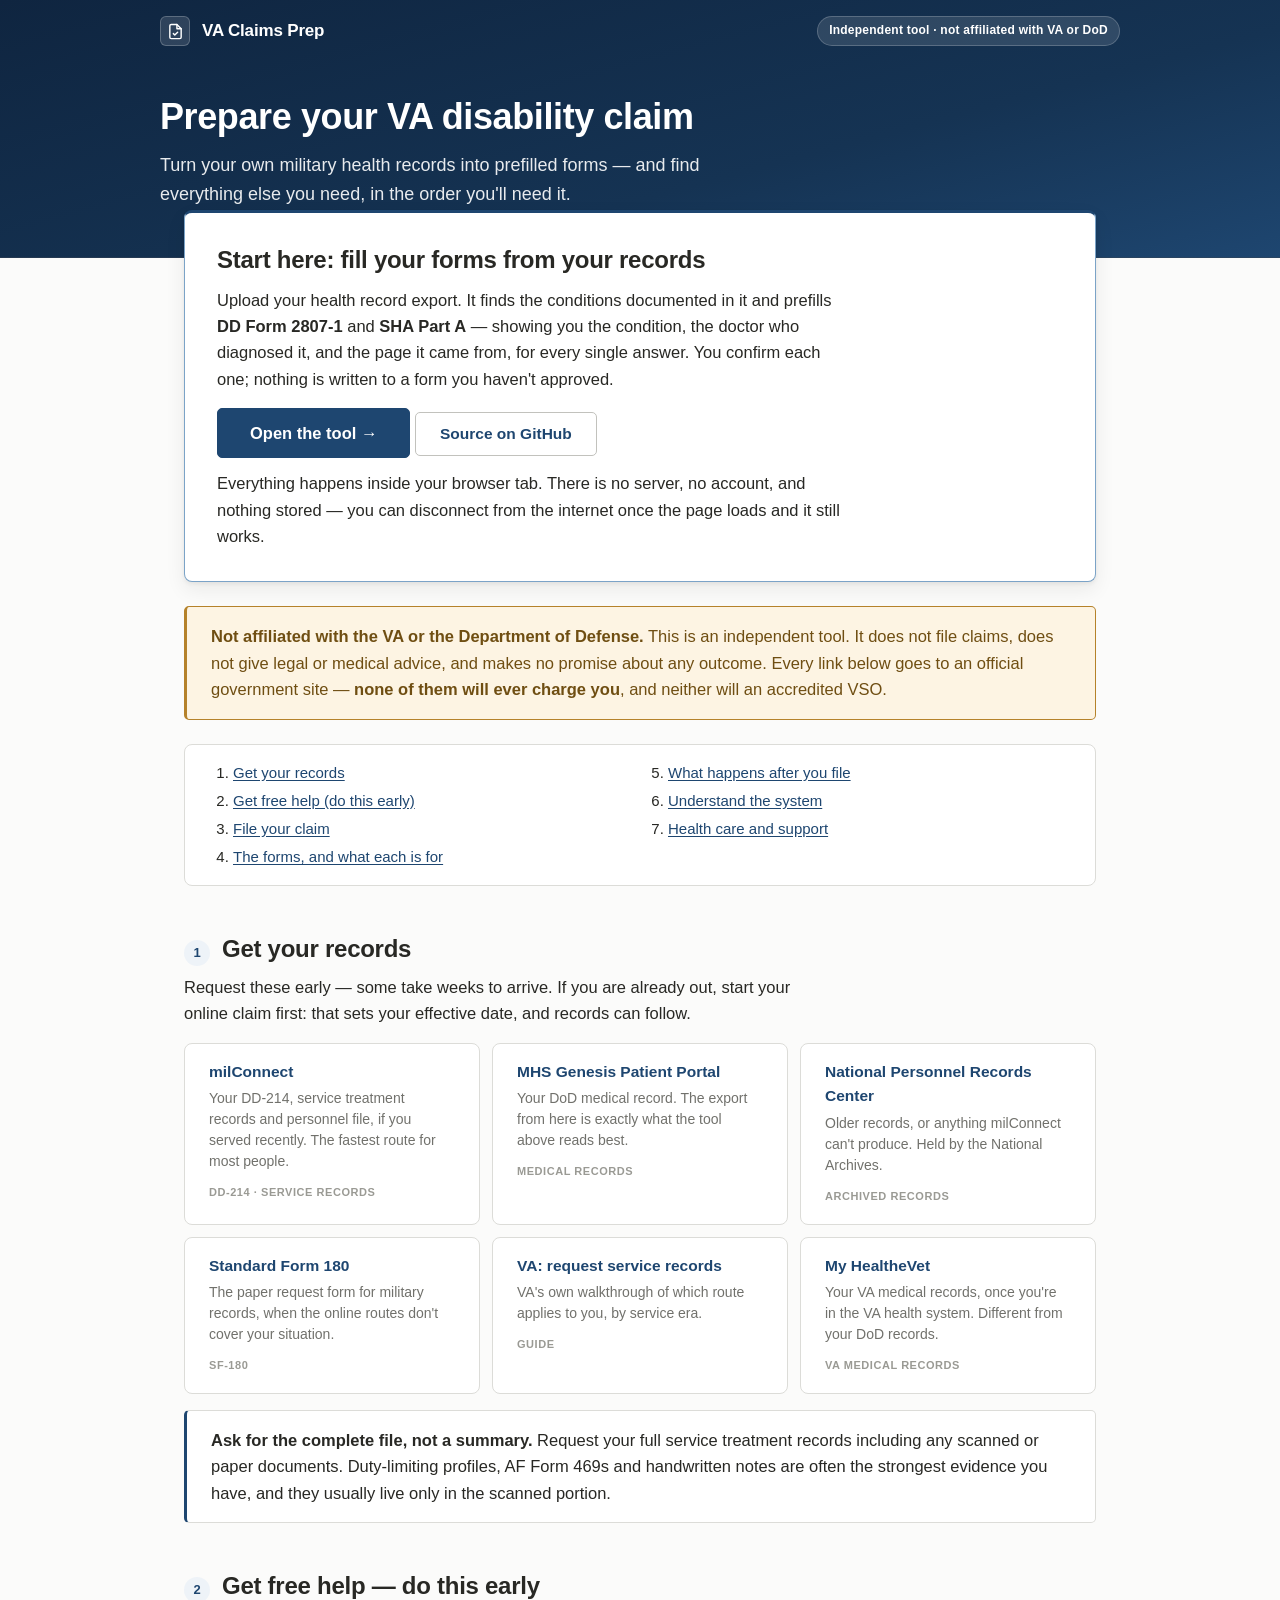
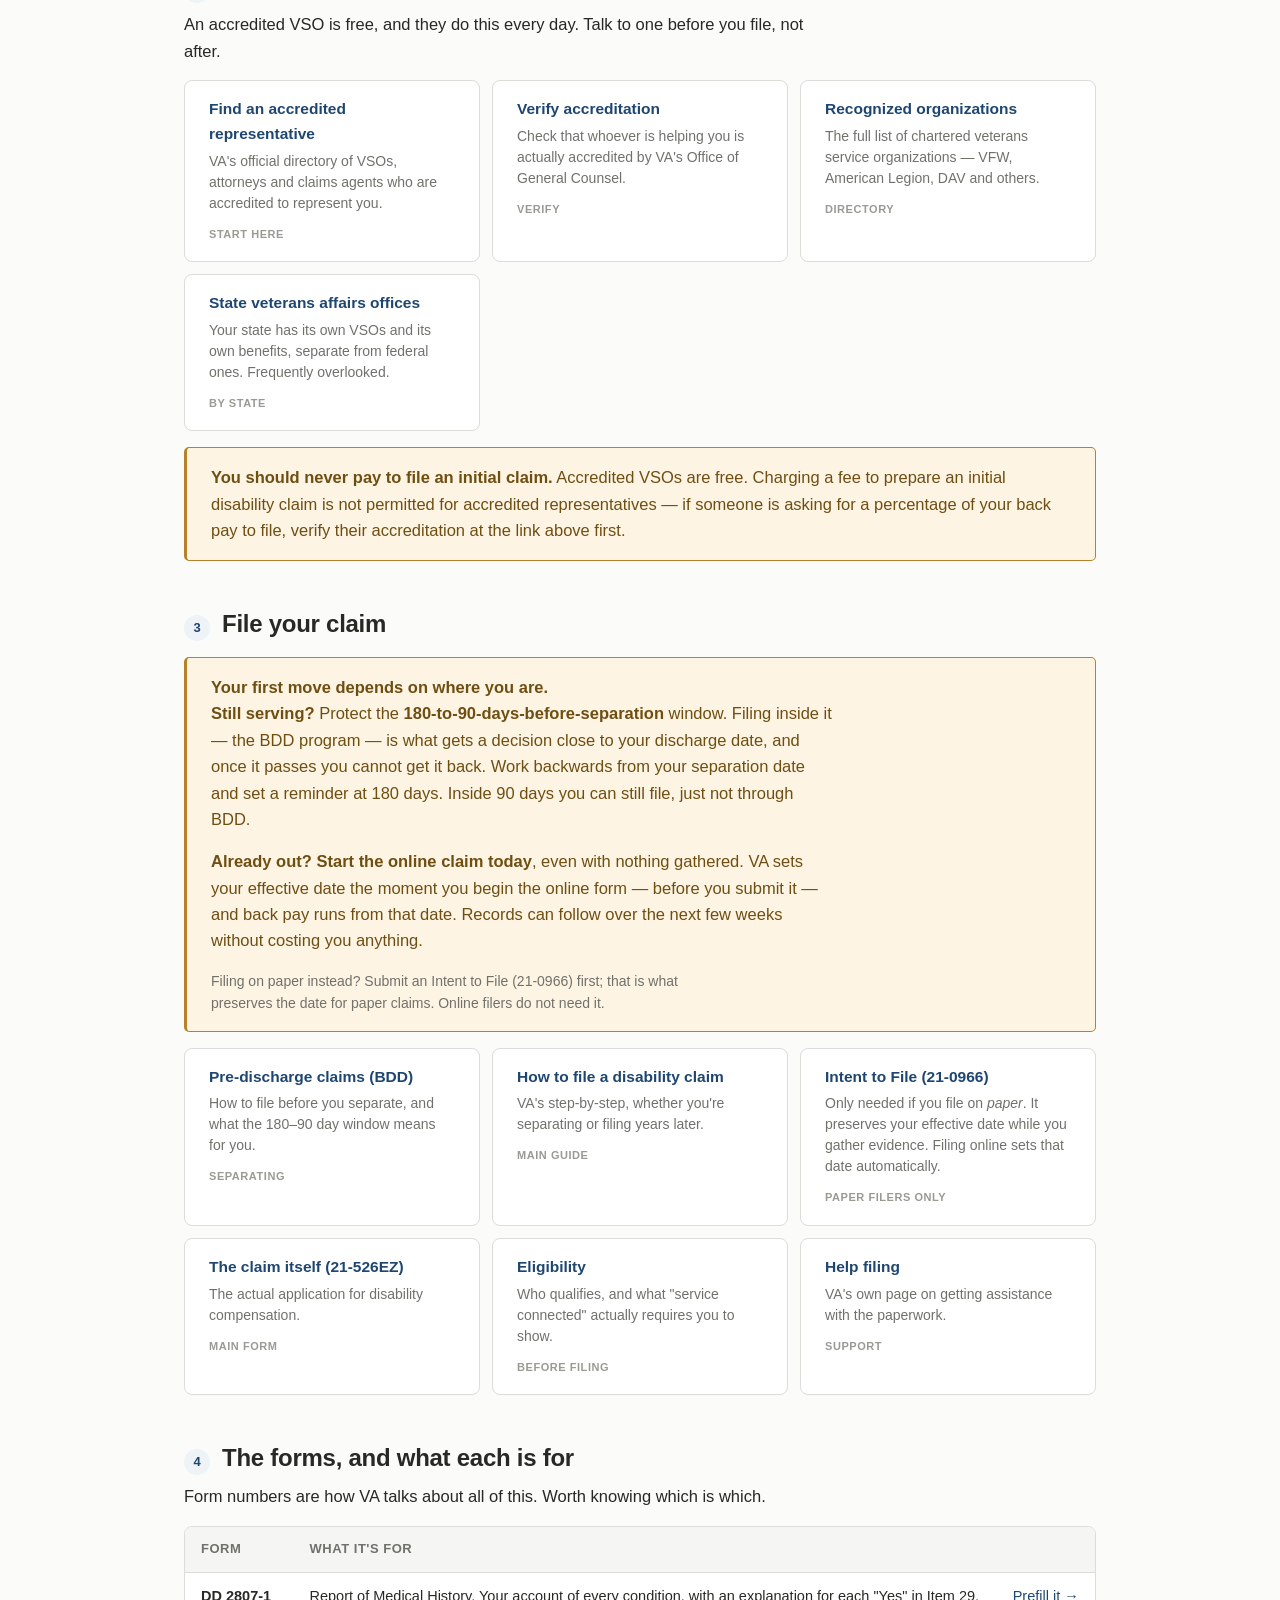
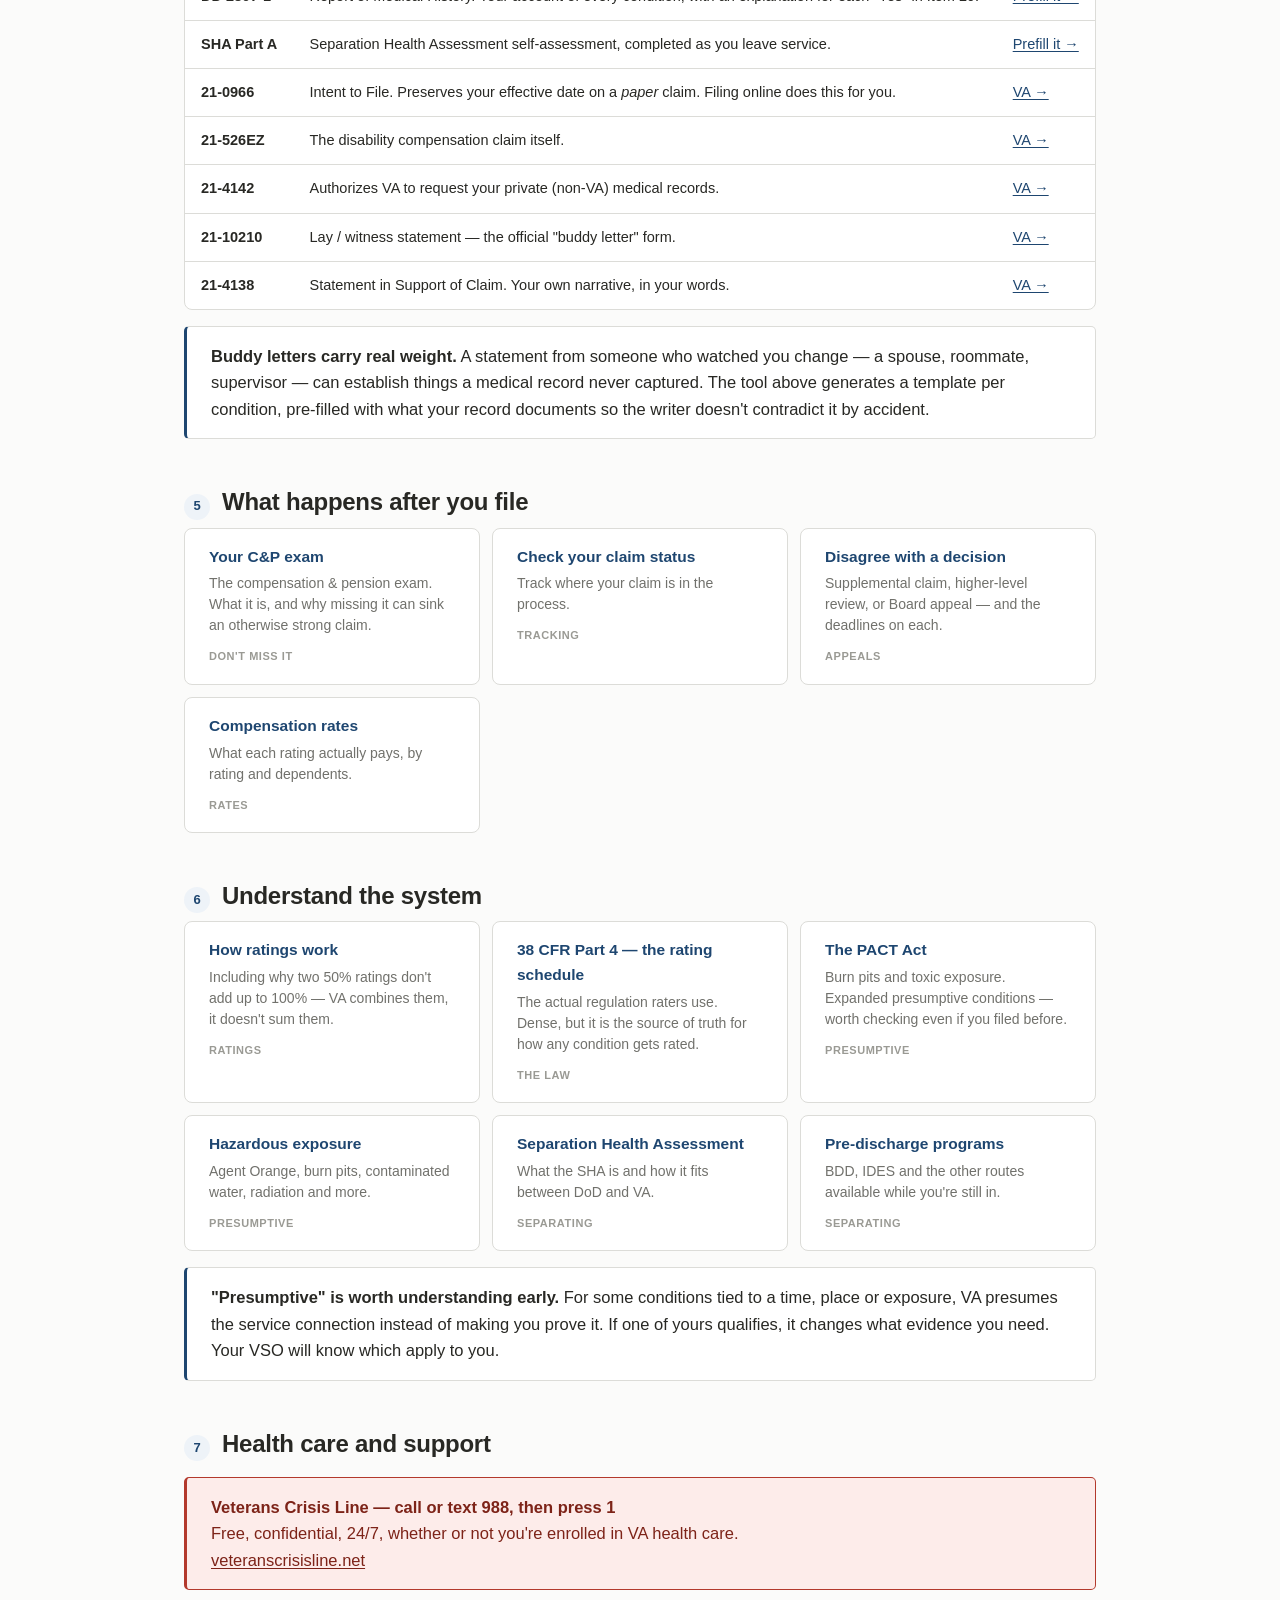
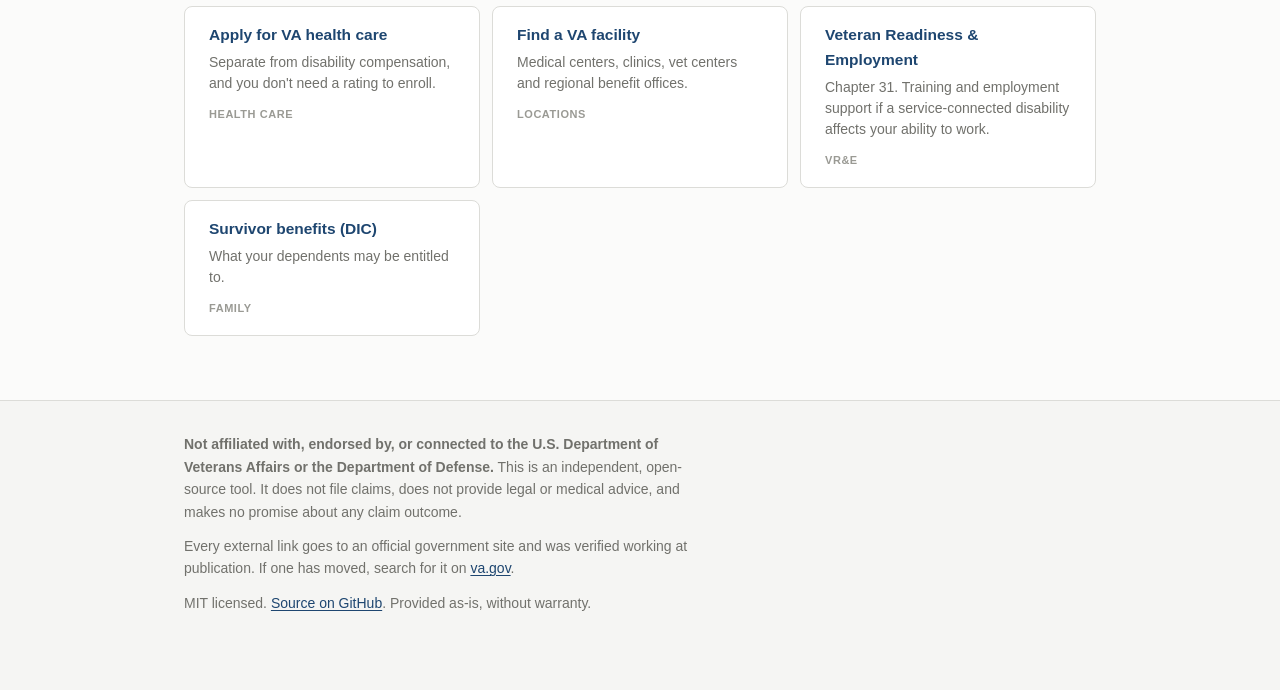
==== commit b6df2094: "Correct the claim sequence, and stop making the member wait for the engine Audited the steps rather " ====
--- a/docs/index.html
+++ b/docs/index.html
@@ -93,7 +93,8 @@
 
   <!-- ============================================================ -->
   <div class="section-head"><span class="section-head__num">1</span><h2 id="records">Get your records</h2></div>
-  <p class="sub">Everything else depends on these. Request them first — some take weeks.</p>
+  <p class="sub">Request these early — some take weeks to arrive. If you are already out,
+  start your online claim first: that sets your effective date, and records can follow.</p>
 
   <div class="cards">
     <a class="card" href="https://milconnect.dmdc.osd.mil/milconnect/" target="_blank" rel="noopener">
@@ -181,11 +182,19 @@
   <div class="section-head"><span class="section-head__num">3</span><h2 id="file">File your claim</h2></div>
 
   <div class="note note--warn">
-    <b>Still in? The timing window matters.</b>
-    <p><b>Benefits Delivery at Discharge (BDD)</b> lets you file <b>180 to 90 days</b>
-    before separation, so a decision can land close to your discharge date. Inside 90
-    days you can still file, but not through BDD. This is the single most commonly missed
-    deadline for separating members.</p>
+    <b>Your first move depends on where you are.</b>
+    <p><b>Still serving?</b> Protect the <b>180-to-90-days-before-separation</b> window.
+    Filing inside it — the BDD program — is what gets a decision close to your discharge
+    date, and once it passes you cannot get it back. Work backwards from your separation
+    date and set a reminder at 180 days. Inside 90 days you can still file, just not
+    through BDD.</p>
+    <p><b>Already out?</b> <b>Start the online claim today</b>, even with nothing
+    gathered. VA sets your effective date the moment you begin the online form — before
+    you submit it — and back pay runs from that date. Records can follow over the next
+    few weeks without costing you anything.</p>
+    <p class="help" style="margin-top:var(--s3)">Filing on paper instead? Submit an Intent
+    to File (21-0966) first; that is what preserves the date for paper claims. Online
+    filers do not need it.</p>
   </div>
 
   <div class="cards">
@@ -202,9 +211,10 @@
 
     <a class="card" href="https://www.va.gov/find-forms/about-form-21-0966/" target="_blank" rel="noopener">
       <span class="card__title">Intent to File (21-0966)</span>
-      <span class="card__desc">Locks in your effective date while you gather evidence — potentially months
-      of back pay. File it early, even if nothing else is ready.</span>
-      <span class="card__tag">Do this first</span></a>
+      <span class="card__desc">Only needed if you file on <em>paper</em>. It preserves your
+      effective date while you gather evidence. Filing online sets that date
+      automatically.</span>
+      <span class="card__tag">Paper filers only</span></a>
 
     <a class="card" href="https://www.va.gov/disability/file-disability-claim-form-21-526ez/" target="_blank" rel="noopener">
       <span class="card__title">The claim itself (21-526EZ)</span>
@@ -239,7 +249,8 @@
         service.</td>
         <td><a href="app/">Prefill it →</a></td></tr>
     <tr><td><b>21-0966</b></td>
-        <td>Intent to File. Preserves your effective date.</td>
+        <td>Intent to File. Preserves your effective date on a <em>paper</em>
+        claim. Filing online does this for you.</td>
         <td><a href="https://www.va.gov/find-forms/about-form-21-0966/" target="_blank" rel="noopener">VA →</a></td></tr>
     <tr><td><b>21-526EZ</b></td>
         <td>The disability compensation claim itself.</td>
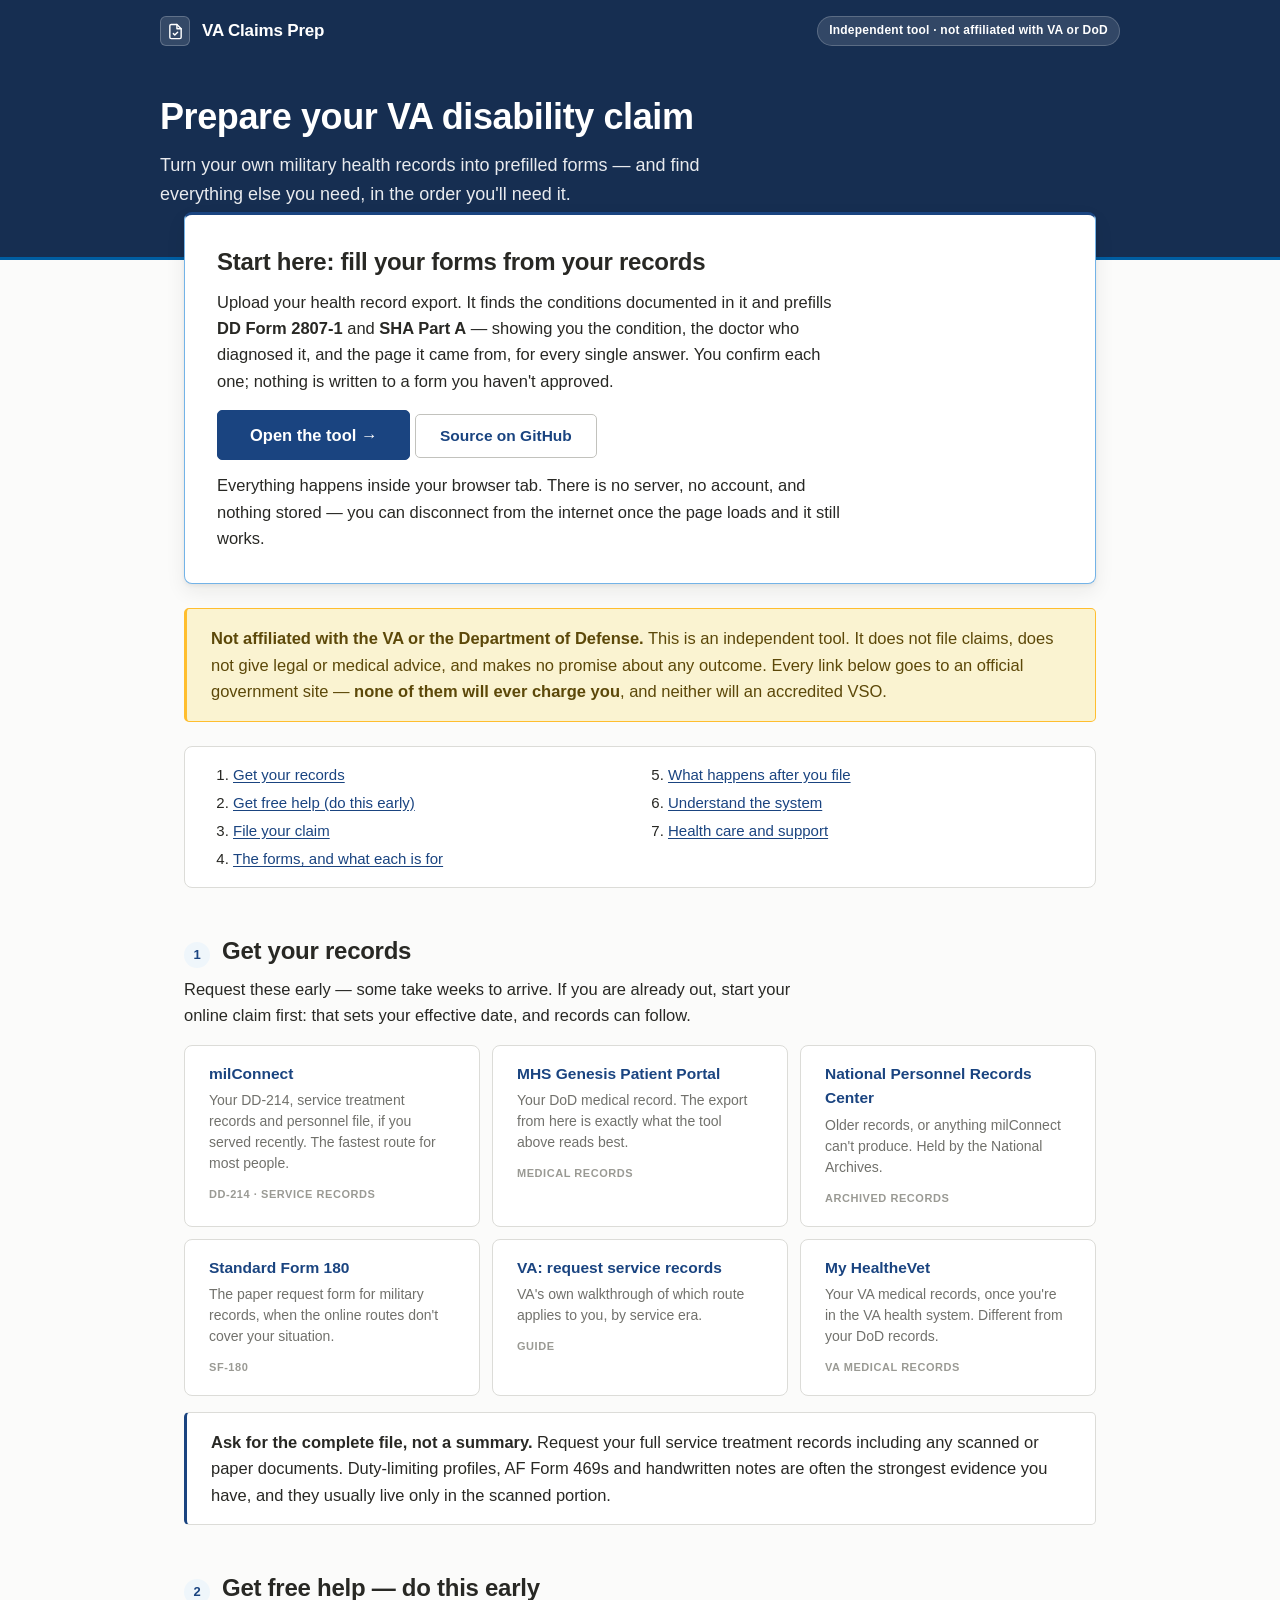
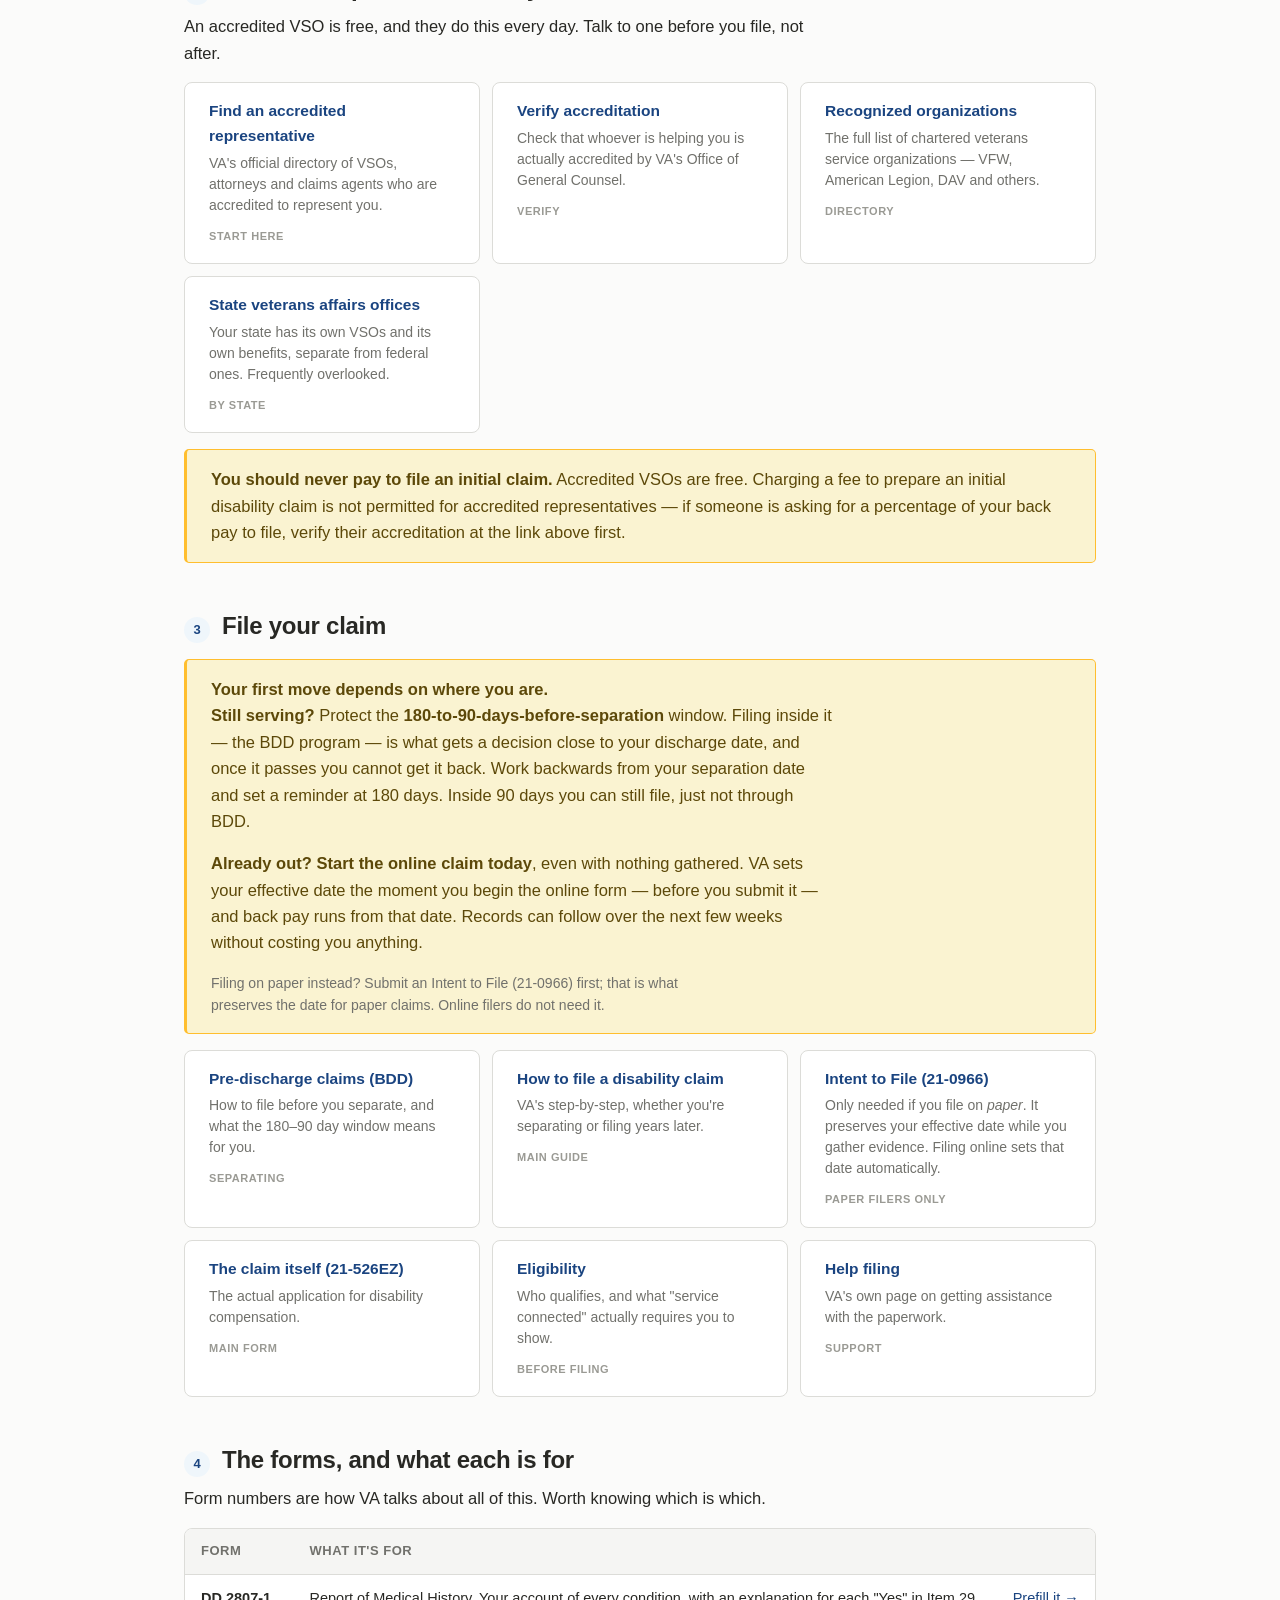
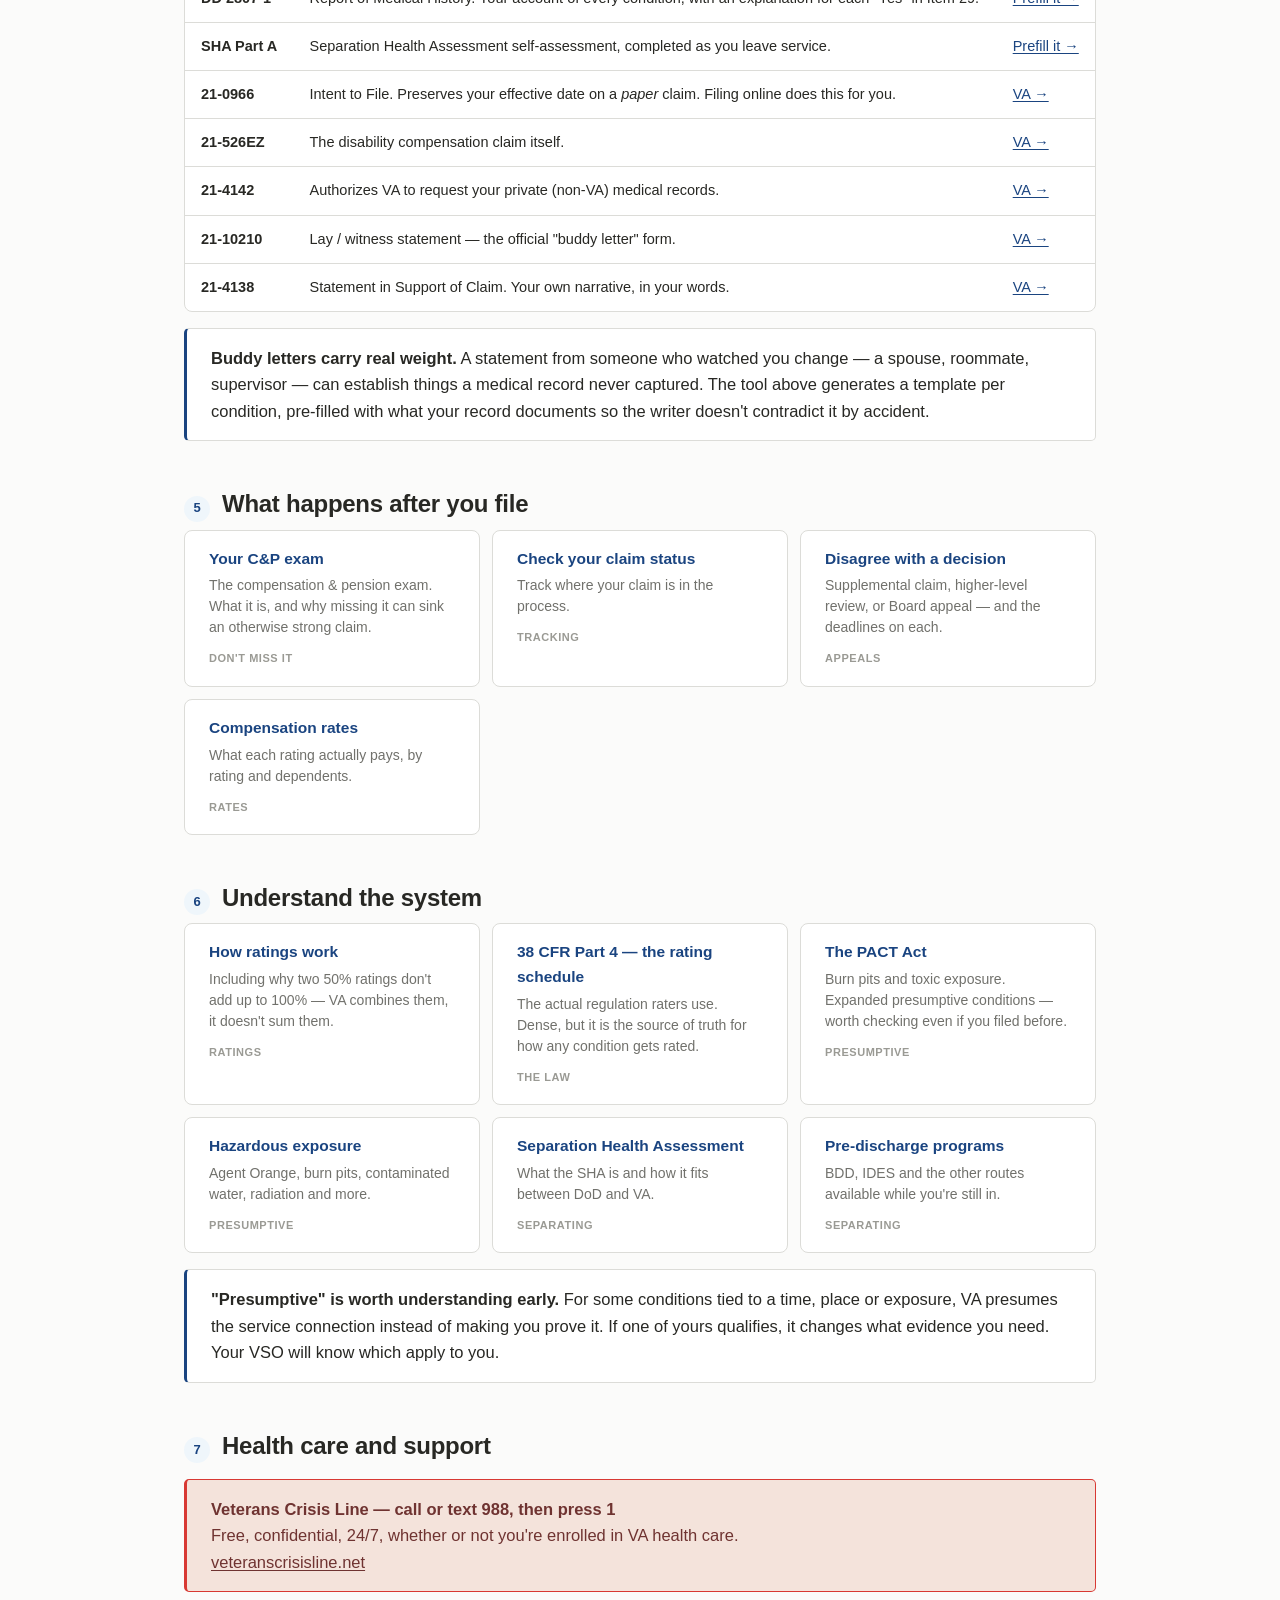
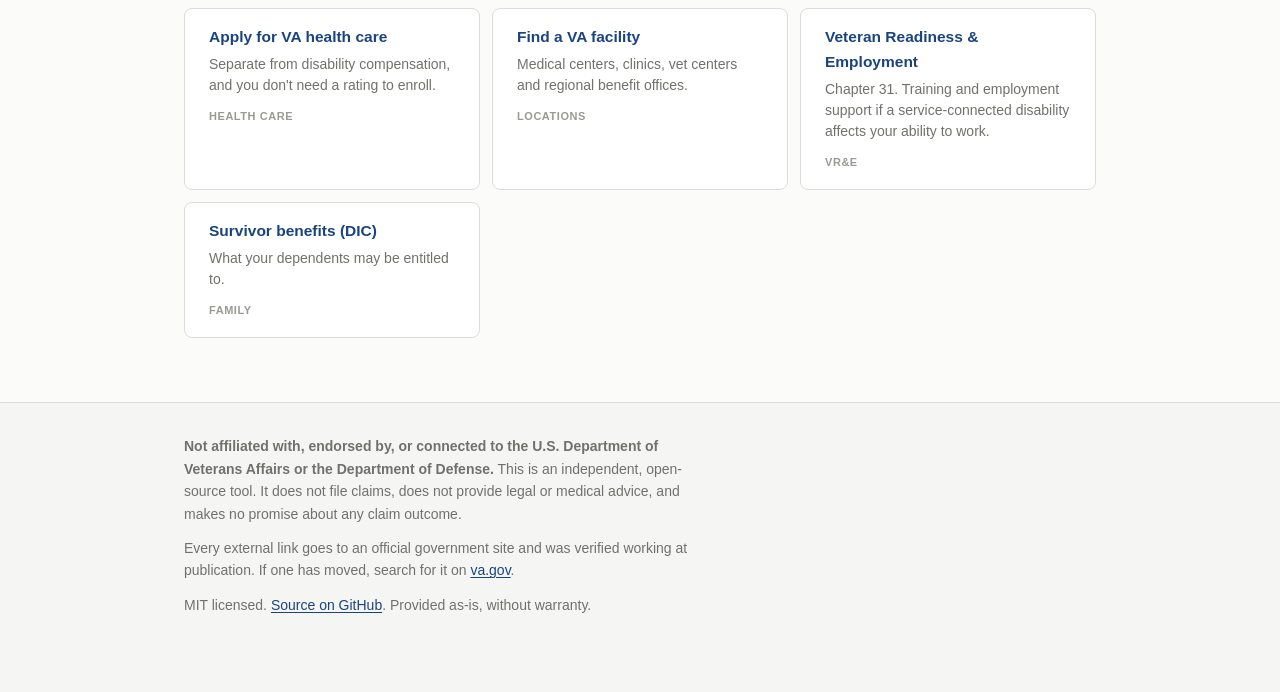
==== commit 014553a1: "Fix stale-CSS deploys and real mobile layout bugs STALE CSS. The restyle looked like it had not depl" ====
--- a/docs/index.html
+++ b/docs/index.html
@@ -5,7 +5,7 @@
 <meta name="viewport" content="width=device-width, initial-scale=1">
 <title>VA Claims Prep</title>
 <meta name="description" content="Turn your military health records into prefilled VA forms, plus every link you need to file a disability claim.">
-<link rel="stylesheet" href="assets/base.css">
+<link rel="stylesheet" href="assets/base.css?v=75cd4176be">
 <style>
 /* Dashboard-specific only. */
 .hero {
@@ -13,6 +13,13 @@
   border-top: 3px solid var(--accent); border-radius: var(--radius);
   padding: var(--s6); margin: calc(var(--s7) * -1) 0 var(--s5);
   box-shadow: var(--shadow-md); position: relative;
+}
+/* The negative pull assumes the masthead copy fits on one or two lines. On a
+   narrow screen it wraps to four, and the card lands 45px on top of it.
+   Measured at 375px before this rule existed. */
+@media (max-width: 720px) {
+  .hero { margin-top: var(--s4); padding: var(--s5); }
+  .masthead__hero { padding: var(--s5) 0 var(--s5); }
 }
 .hero h2 { margin-bottom: var(--s3); }
 .section-head { display: flex; align-items: baseline; gap: var(--s3);
--- a/docs/assets/base.css
+++ b/docs/assets/base.css
@@ -2,11 +2,16 @@
    VA Claims Prep — design system
    ============================================================================
 
-   Deliberately NOT styled to resemble va.gov. This tool is not affiliated
-   with VA or DoD, and a benefits tool that borrows government branding is
-   both misleading to the veteran using it and the exact pattern predatory
-   claim services use. Credibility here comes from typography, spacing,
-   contrast and clarity — not from looking like something it isn't.
+   The palette sits in the same family as the U.S. Web Design System, which
+   VA's own sites are built on. That is deliberate and it is a usability
+   decision, not a branding one: a veteran who has spent the week on VA.gov
+   reads this palette without having to reorient. Familiarity lowers the
+   cost of using the thing.
+
+   What is NOT borrowed, and must never be: the VA seal, the federal banner,
+   .gov naming, or any suggestion of affiliation. The masthead carries a
+   permanent "not affiliated" marker so the familiarity is never mistaken
+   for endorsement. Colour is orientation; provenance is stated in words.
 
    The audience includes people with visual, motor and cognitive
    disabilities, which makes accessibility a functional requirement rather
@@ -30,18 +35,24 @@
   --n-800:#282824;
   --n-900:#171714;
 
-  /* Deep slate-navy. Serious, and distinct from VA's palette. */
-  --brand-50: #eef3f8;
-  --brand-100:#d4e2ef;
-  --brand-300:#7ba3c7;
-  --brand-600:#2b5f8f;
-  --brand-700:#1e4670;
-  --brand-800:#153353;
-  --brand-900:#0f2540;
-
-  --ok-bg:#e8f3ec;   --ok-line:#2f6b4a;   --ok-ink:#1e4a33;
-  --warn-bg:#fdf4e3; --warn-line:#b5822a; --warn-ink:#6f4e12;
-  --err-bg:#fdecea;  --err-line:#b3392c;  --err-ink:#7d2318;
+  /* USWDS-family blues — the palette VA's own properties are built on. */
+  --brand-50: #eff6fb;
+  --brand-100:#d9e8f6;
+  --brand-200:#aacdec;
+  --brand-300:#73b3e7;
+  --brand-500:#0071bc;
+  --brand-600:#005ea2;
+  --brand-700:#1a4480;
+  --brand-800:#162e51;
+  --brand-900:#0b1b34;
+
+  /* USWDS accent + status hues. */
+  --accent-warm:#fa9441;
+  --accent-cool:#00bde3;
+
+  --ok-bg:#ecf3ec;   --ok-line:#00a91c;   --ok-ink:#154c21;
+  --warn-bg:#faf3d1; --warn-line:#ffbe2e; --warn-ink:#5c4809;
+  --err-bg:#f4e3db;  --err-line:#d83933;  --err-ink:#6f3331;
 
   --ink:        var(--n-800);
   --ink-muted:  var(--n-500);
@@ -79,13 +90,13 @@
     --n-200:#2b3038; --n-300:#3b424c; --n-400:#6b7280; --n-500:#98a1ad;
     --n-600:#b8c0ca; --n-700:#d3d9e0; --n-800:#e8ecf1; --n-900:#f6f8fa;
 
-    --brand-50:#152436; --brand-100:#1b3048; --brand-300:#4a7ba8;
-    --brand-600:#6fa3d0; --brand-700:#8ab8de; --brand-800:#a9cbe9;
-    --brand-900:#c8dff2;
-
-    --ok-bg:#12241a;   --ok-line:#3f8a61;   --ok-ink:#8fd3ac;
-    --warn-bg:#251d0e; --warn-line:#a8792a; --warn-ink:#e3bd76;
-    --err-bg:#2a1512;  --err-line:#c2544a; --err-ink:#f0a49b;
+    --brand-50:#12243a; --brand-100:#16304d; --brand-200:#1d4470;
+    --brand-300:#3d7ab8; --brand-500:#4f9ddb; --brand-600:#73b3e7;
+    --brand-700:#93c7ef; --brand-800:#b6dbf7; --brand-900:#d9ecfb;
+
+    --ok-bg:#122117;   --ok-line:#4cb964;   --ok-ink:#8fd6a2;
+    --warn-bg:#2a2109;  --warn-line:#e5a72a; --warn-ink:#f0cf7a;
+    --err-bg:#2c1614;  --err-line:#e05a52; --err-ink:#f5a9a2;
 
     --ink:var(--n-800); --ink-muted:var(--n-500); --ink-subtle:var(--n-400);
     --surface:var(--n-50); --surface-alt:var(--n-100); --page:var(--n-25);
@@ -159,13 +170,12 @@
 
 /* ---------------------------------------------------------------- header */
 .masthead {
-  background: linear-gradient(165deg, var(--brand-900), var(--brand-800) 62%,
-              var(--brand-700));
+  background: var(--brand-800);
   color: #fff;
-  border-bottom: 1px solid rgba(255,255,255,.09);
+  border-bottom: 3px solid var(--brand-600);
 }
 @media (prefers-color-scheme: dark) {
-  .masthead { background: linear-gradient(165deg, #0b1a2c, #10263f); }
+  .masthead { background: #0d1f38; border-bottom-color: var(--brand-300); }
 }
 .masthead a { color: #fff; }
 .masthead__bar {
@@ -369,3 +379,81 @@
   a[href^="http"]::after { content: " (" attr(href) ")"; font-size: 9pt;
                            color: #444; word-break: break-all; }
 }
+
+/* ------------------------------------------------- review-step controls
+   47 individual decisions is where someone abandons the process, and an
+   abandoned claim means an unpaid one. These exist to make a long review
+   feel finite: a live count of what is left, bulk actions for the obvious
+   cases, and the weak tier folded away until it is wanted. */
+.reviewbar {
+  position: sticky; top: 0; z-index: 20;
+  display: flex; align-items: center; gap: var(--s4); flex-wrap: wrap;
+  background: var(--surface); border: 1px solid var(--line);
+  border-radius: var(--radius); padding: var(--s3) var(--s4);
+  margin-bottom: var(--s4); box-shadow: var(--shadow-sm);
+}
+.reviewbar__count { font-weight: 650; font-size: 15px; }
+.reviewbar__count b { color: var(--brand-600); }
+.reviewbar__actions { display: flex; gap: var(--s2); flex-wrap: wrap;
+                      margin-left: auto; }
+.progressbar { height: 5px; border-radius: 999px; background: var(--n-100);
+               overflow: hidden; flex: 1 1 120px; min-width: 90px; }
+.progressbar__fill { height: 100%; background: var(--brand-600);
+                     border-radius: 999px; transition: width .2s ease; }
+
+details.tier-group { margin: var(--s5) 0 0; }
+details.tier-group > summary {
+  cursor: pointer; list-style: none; padding: var(--s3) var(--s4);
+  background: var(--surface-alt); border: 1px solid var(--line);
+  border-radius: var(--radius); font-weight: 650; font-size: 15px;
+  display: flex; align-items: center; gap: var(--s2);
+}
+details.tier-group > summary::-webkit-details-marker { display: none; }
+details.tier-group > summary::before {
+  content: "\25B8"; color: var(--ink-muted); transition: transform .15s ease;
+}
+details.tier-group[open] > summary::before { transform: rotate(90deg); }
+details.tier-group > summary:hover { border-color: var(--brand-300); }
+details.tier-group > div { padding-top: var(--s3); }
+
+/* A decided card recedes, so what is left stands out. */
+.proposal[data-decided="true"] { opacity: .62; }
+.proposal[data-decided="true"]:hover,
+.proposal[data-decided="true"]:focus-within { opacity: 1; }
+
+/* On a phone the full stepper scrolls sideways, which hides the last steps
+   and gives no sense of how much is left. Collapse it to the current step
+   plus a position count, which is what the member actually needs to know. */
+@media (max-width: 720px) {
+  .steps__list { overflow: visible; }
+  .steps__item { display: none; }
+  .steps__item[aria-current="step"] {
+    display: flex; width: 100%; font-size: 15px; padding-right: 0;
+  }
+  .steps__item[aria-current="step"]::after {
+    content: "Step " attr(data-pos) " of 5";
+    margin-left: auto; font-size: 13px; font-weight: 500;
+    color: var(--ink-muted);
+  }
+  .steps__track { display: block; height: 3px; background: var(--n-100); }
+  .steps__track > i { display: block; height: 100%; background: var(--brand-600);
+                      transition: width .2s ease; }
+
+  .reviewbar { position: static; }
+  .reviewbar__actions { margin-left: 0; width: 100%; }
+  .reviewbar__actions .btn { width: 100%; }
+  .proposal__choices { gap: var(--s3); flex-direction: column;
+                       align-items: flex-start; }
+  .wrap { padding: 0 var(--s4); }
+  .masthead__bar { gap: var(--s2); }
+  .unofficial { font-size: 11px; white-space: normal; }
+  /* A single-column card grid beats two cramped ones. */
+  .cards { grid-template-columns: 1fr; }
+  /* Long form names and file names must wrap rather than push the page wide. */
+  .table td, .table th { word-break: break-word; }
+  .proposal__cite { word-break: break-word; }
+  .btn--lg { width: 100%; }
+  .masthead__hero h1 { font-size: 27px; }
+}
+/* Anything that could carry an unbreakable string. */
+.card__title, .card__desc, .proposal__q, .download__name { overflow-wrap: anywhere; }
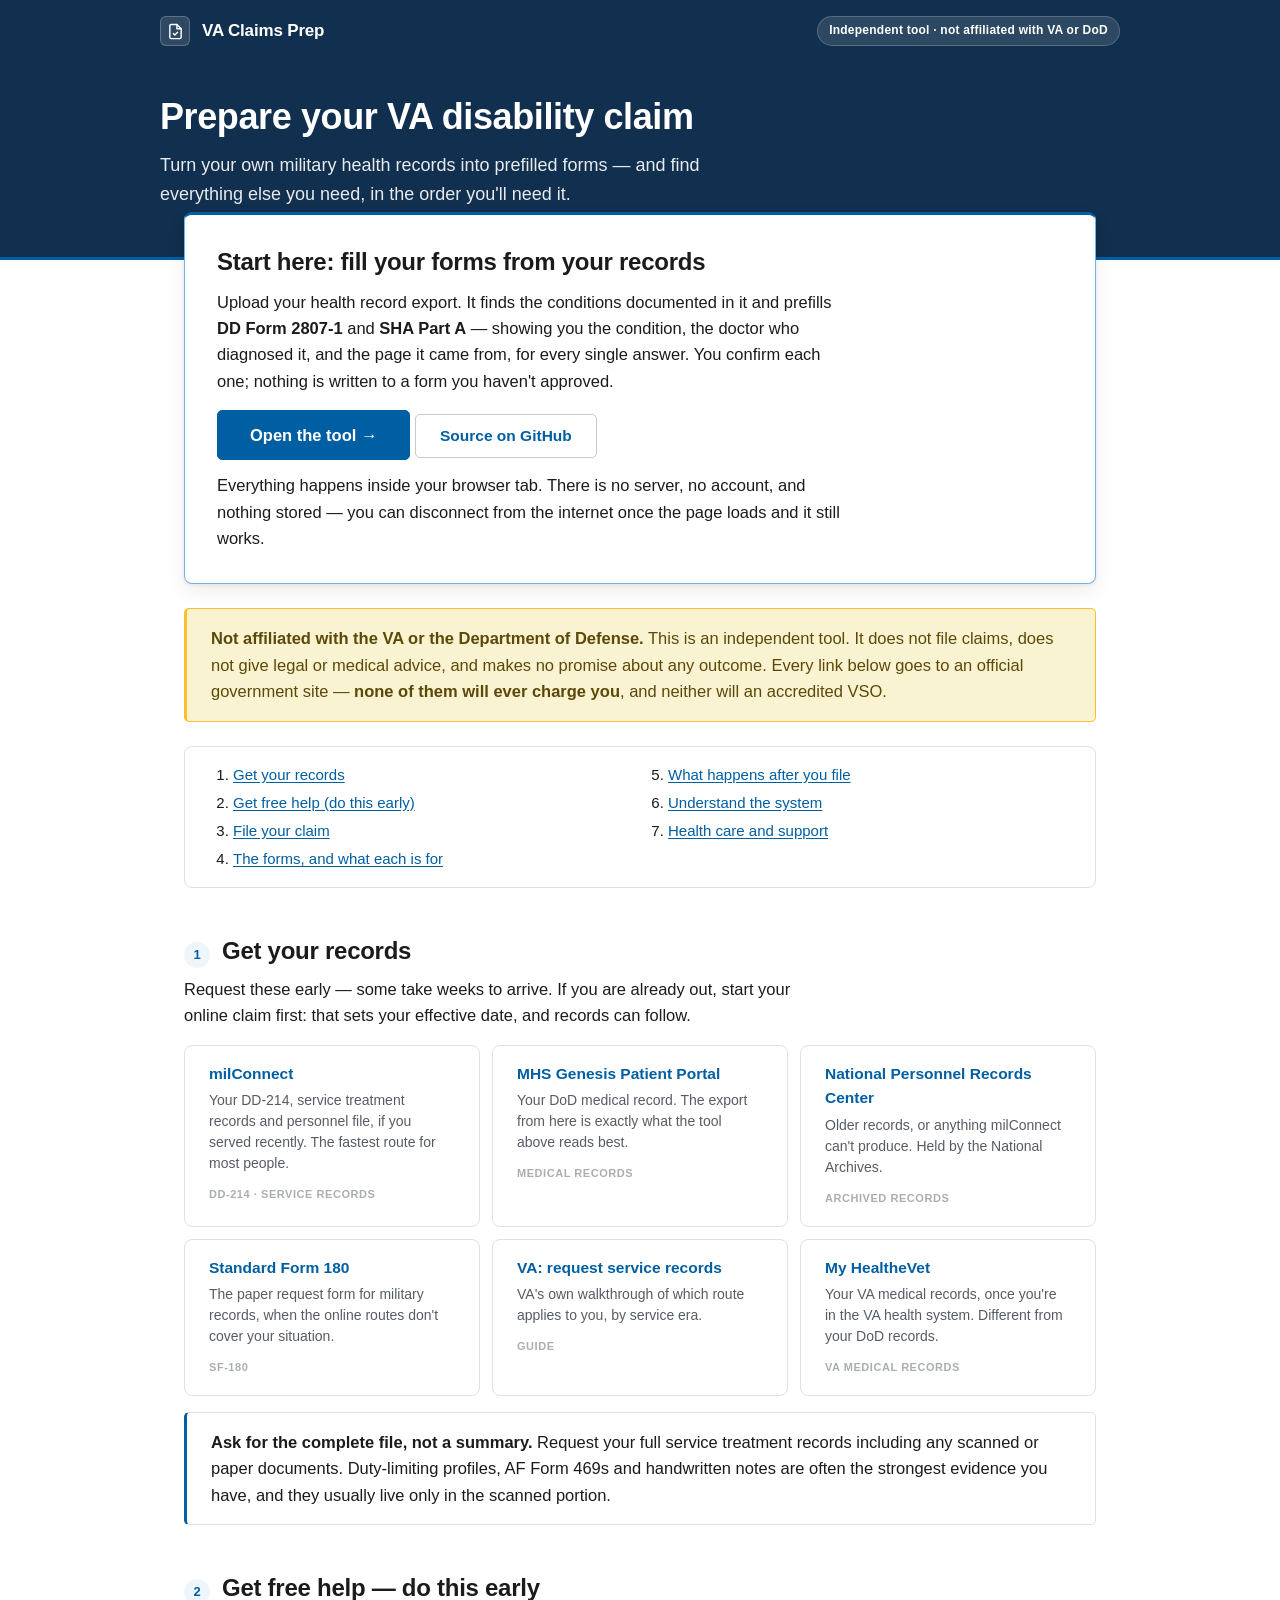
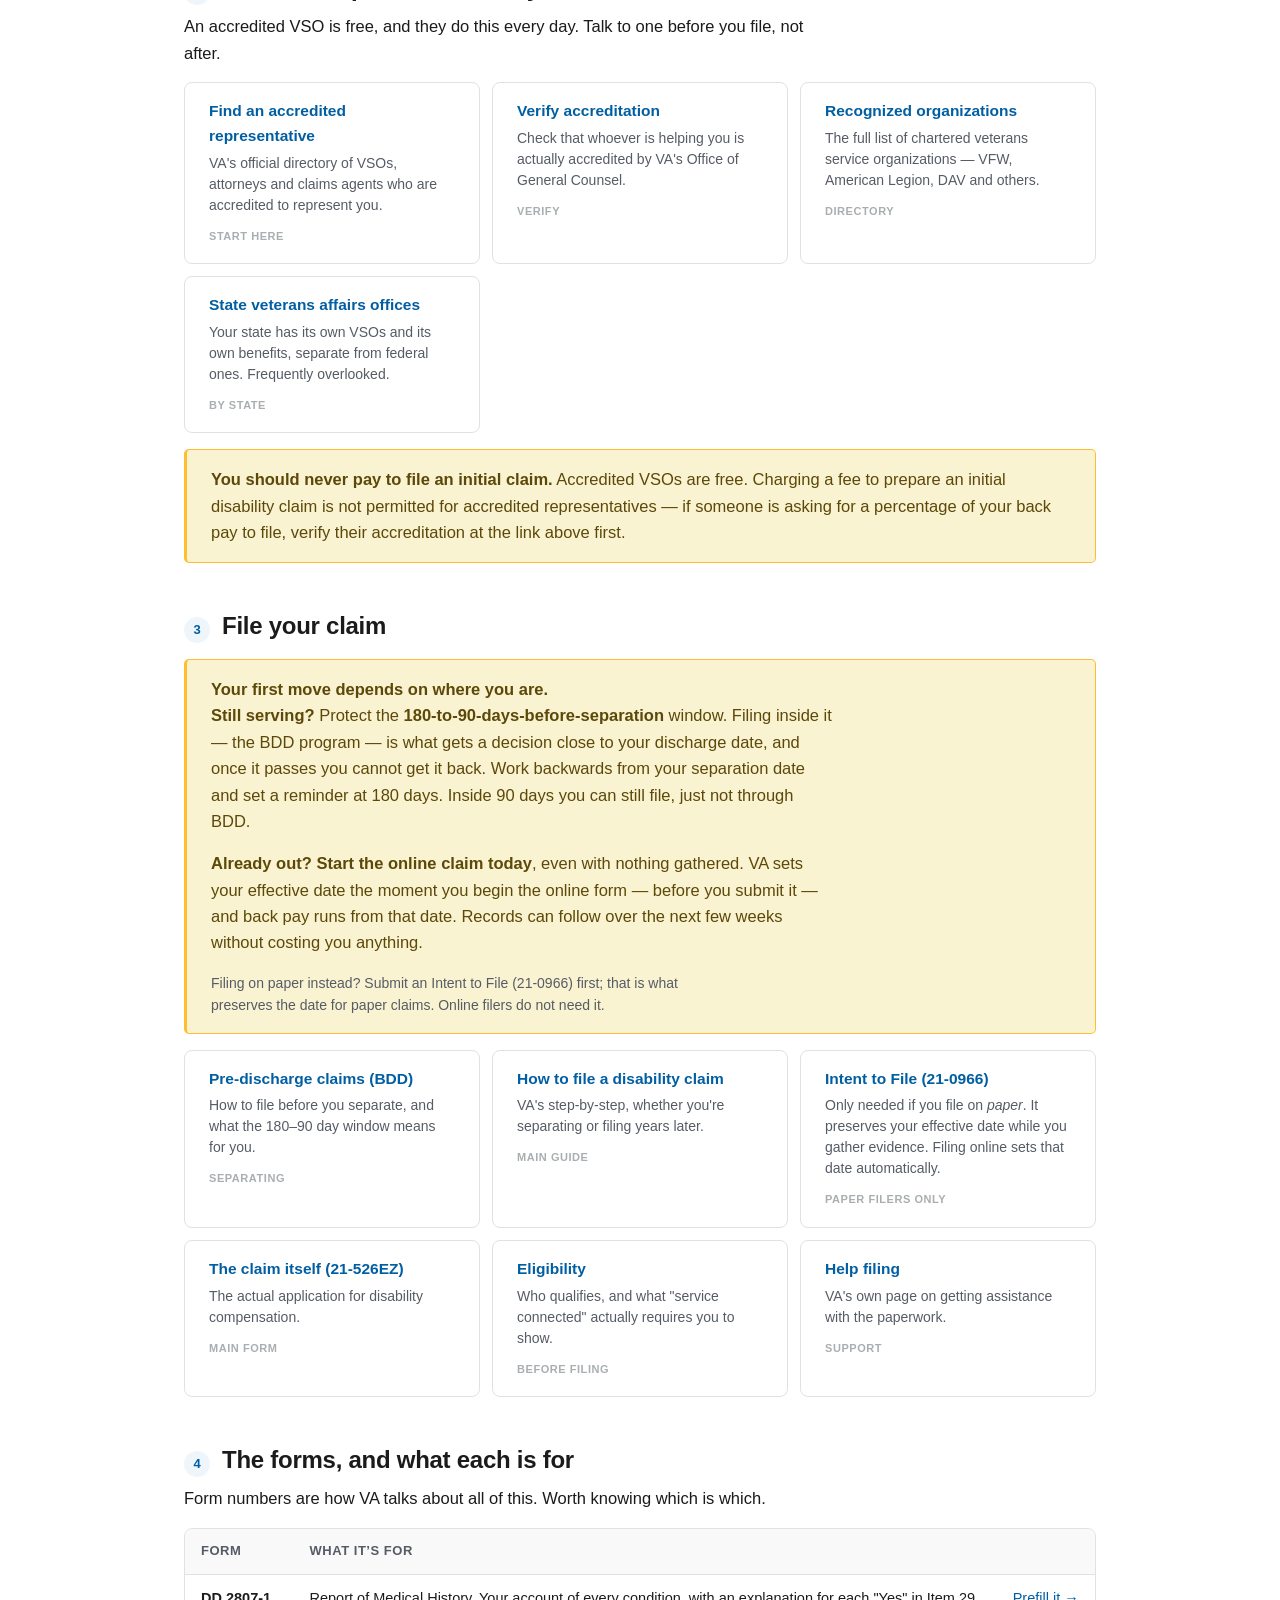
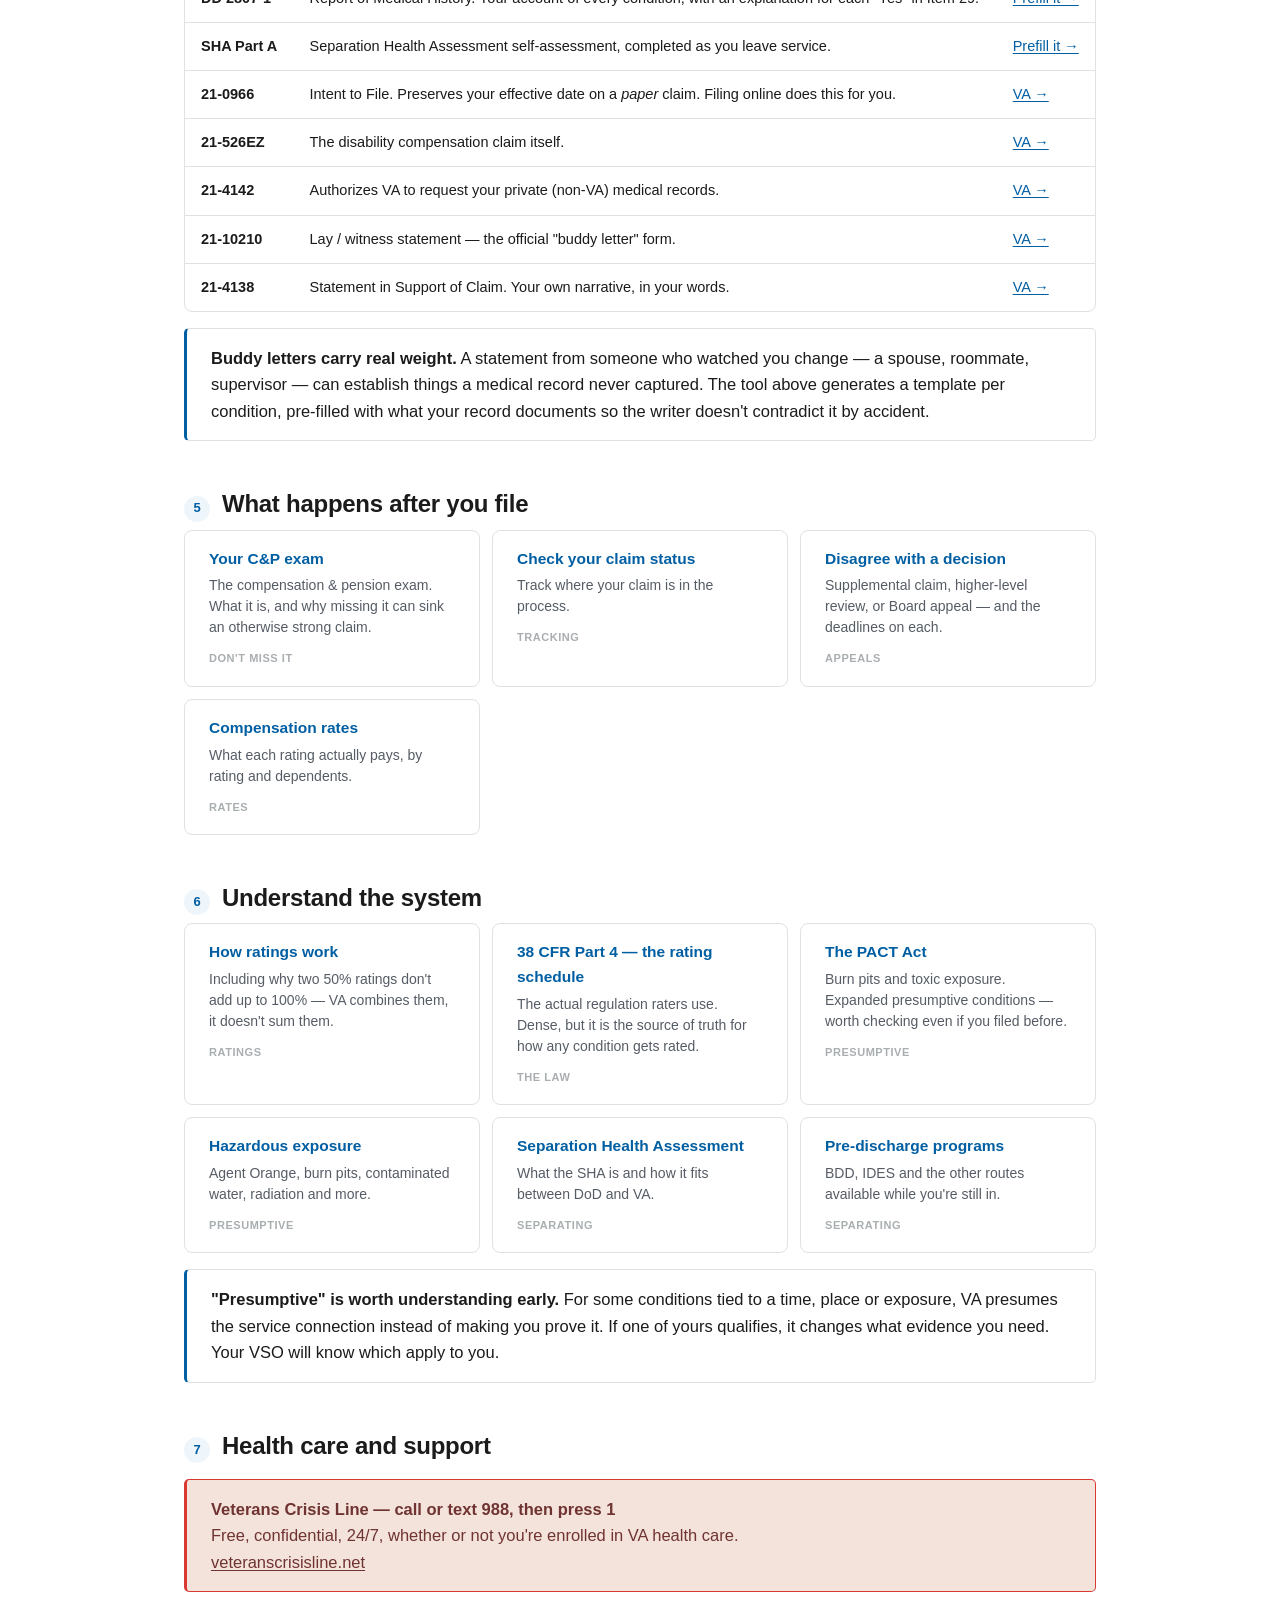
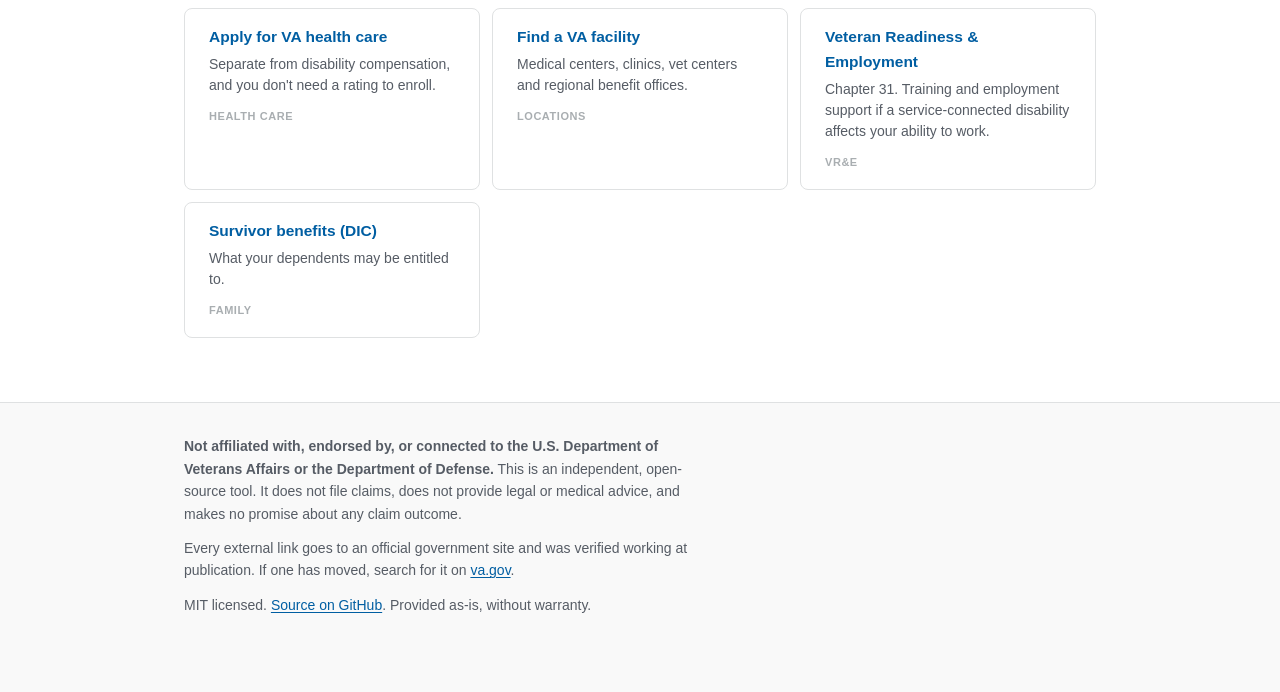
==== commit 955e344c: "Match VA.gov: light-only palette, and stop the forms table shattering on mobile Two problems, both r" ====
--- a/docs/index.html
+++ b/docs/index.html
@@ -5,7 +5,7 @@
 <meta name="viewport" content="width=device-width, initial-scale=1">
 <title>VA Claims Prep</title>
 <meta name="description" content="Turn your military health records into prefilled VA forms, plus every link you need to file a disability claim.">
-<link rel="stylesheet" href="assets/base.css?v=75cd4176be">
+<link rel="stylesheet" href="assets/base.css?v=0df6aa5bbb">
 <style>
 /* Dashboard-specific only. */
 .hero {
@@ -245,32 +245,34 @@
   <p class="sub">Form numbers are how VA talks about all of this. Worth knowing which is
   which.</p>
 
-  <div class="table-scroll"><table class="table">
-    <tr><th>Form</th><th>What it's for</th><th></th></tr>
-    <tr><td><b>DD 2807-1</b></td>
-        <td>Report of Medical History. Your account of every condition, with an
+  <div class="table-scroll"><table class="table table--stack">
+    <thead><tr><th>Form</th><th>What it&rsquo;s for</th><th><span class="hidden">Link</span></th></tr></thead>
+    <tbody>
+    <tr><td data-label="Form"><b>DD 2807-1</b></td>
+        <td data-label="What it&rsquo;s for">Report of Medical History. Your account of every condition, with an
         explanation for each "Yes" in Item&nbsp;29.</td>
         <td><a href="app/">Prefill it →</a></td></tr>
-    <tr><td><b>SHA Part A</b></td>
-        <td>Separation Health Assessment self-assessment, completed as you leave
+    <tr><td data-label="Form"><b>SHA Part A</b></td>
+        <td data-label="What it&rsquo;s for">Separation Health Assessment self-assessment, completed as you leave
         service.</td>
         <td><a href="app/">Prefill it →</a></td></tr>
-    <tr><td><b>21-0966</b></td>
-        <td>Intent to File. Preserves your effective date on a <em>paper</em>
+    <tr><td data-label="Form"><b>21-0966</b></td>
+        <td data-label="What it&rsquo;s for">Intent to File. Preserves your effective date on a <em>paper</em>
         claim. Filing online does this for you.</td>
         <td><a href="https://www.va.gov/find-forms/about-form-21-0966/" target="_blank" rel="noopener">VA →</a></td></tr>
-    <tr><td><b>21-526EZ</b></td>
-        <td>The disability compensation claim itself.</td>
+    <tr><td data-label="Form"><b>21-526EZ</b></td>
+        <td data-label="What it&rsquo;s for">The disability compensation claim itself.</td>
         <td><a href="https://www.va.gov/disability/file-disability-claim-form-21-526ez/" target="_blank" rel="noopener">VA →</a></td></tr>
-    <tr><td><b>21-4142</b></td>
-        <td>Authorizes VA to request your private (non-VA) medical records.</td>
+    <tr><td data-label="Form"><b>21-4142</b></td>
+        <td data-label="What it&rsquo;s for">Authorizes VA to request your private (non-VA) medical records.</td>
         <td><a href="https://www.va.gov/find-forms/about-form-21-4142/" target="_blank" rel="noopener">VA →</a></td></tr>
-    <tr><td><b>21-10210</b></td>
-        <td>Lay / witness statement — the official "buddy letter" form.</td>
+    <tr><td data-label="Form"><b>21-10210</b></td>
+        <td data-label="What it&rsquo;s for">Lay / witness statement — the official "buddy letter" form.</td>
         <td><a href="https://www.va.gov/find-forms/about-form-21-10210/" target="_blank" rel="noopener">VA →</a></td></tr>
-    <tr><td><b>21-4138</b></td>
-        <td>Statement in Support of Claim. Your own narrative, in your words.</td>
+    <tr><td data-label="Form"><b>21-4138</b></td>
+        <td data-label="What it&rsquo;s for">Statement in Support of Claim. Your own narrative, in your words.</td>
         <td><a href="https://www.va.gov/find-forms/about-form-21-4138/" target="_blank" rel="noopener">VA →</a></td></tr>
+    </tbody>
   </table></div>
 
   <div class="note">
--- a/docs/assets/base.css
+++ b/docs/assets/base.css
@@ -2,11 +2,16 @@
    VA Claims Prep — design system
    ============================================================================
 
-   The palette sits in the same family as the U.S. Web Design System, which
-   VA's own sites are built on. That is deliberate and it is a usability
-   decision, not a branding one: a veteran who has spent the week on VA.gov
-   reads this palette without having to reorient. Familiarity lowers the
-   cost of using the thing.
+   The palette matches VA.gov, which is built on the U.S. Web Design System.
+   That is a usability decision, not a branding one: a veteran who has spent
+   the week on VA.gov reads this without reorienting.
+
+   LIGHT ONLY, on purpose. VA.gov has no dark mode, so honouring the system
+   dark preference produced a near-black interface that looked nothing like
+   the site people arrive from — and this tool's whole output is black text
+   on white paper. Following the OS here actively worked against the goal.
+   Re-adding a dark theme is a matter of restoring a
+   prefers-color-scheme block; it was removed deliberately, not overlooked.
 
    What is NOT borrowed, and must never be: the VA seal, the federal banner,
    .gov naming, or any suggestion of affiliation. The masthead carries a
@@ -23,28 +28,28 @@
 :root {
   /* Neutrals — a warm-leaning ramp; pure grey reads clinical and cheap. */
   --n-0:  #ffffff;
-  --n-25: #fbfbfa;
-  --n-50: #f5f5f3;
-  --n-100:#ececea;
-  --n-200:#dcdcd8;
-  --n-300:#c2c2bd;
-  --n-400:#9a9a94;
-  --n-500:#71716c;
-  --n-600:#55554f;
-  --n-700:#3d3d38;
-  --n-800:#282824;
-  --n-900:#171714;
+  --n-25: #fcfcfc;
+  --n-50: #f9f9f9;
+  --n-100:#f0f0f0;
+  --n-200:#dfe1e2;   /* USWDS base-lighter, VA's standard rule colour */
+  --n-300:#c9c9c9;
+  --n-400:#a9aeb1;
+  --n-500:#71767a;   /* USWDS base */
+  --n-600:#565c65;
+  --n-700:#3d4551;
+  --n-800:#2d2e2f;
+  --n-900:#1b1b1b;   /* USWDS ink */
 
   /* USWDS-family blues — the palette VA's own properties are built on. */
-  --brand-50: #eff6fb;
+  --brand-50: #eff6fb;   /* USWDS primary-lightest */
   --brand-100:#d9e8f6;
   --brand-200:#aacdec;
-  --brand-300:#73b3e7;
+  --brand-300:#73b3e7;   /* primary-light */
   --brand-500:#0071bc;
-  --brand-600:#005ea2;
-  --brand-700:#1a4480;
-  --brand-800:#162e51;
-  --brand-900:#0b1b34;
+  --brand-600:#005ea2;   /* USWDS primary — VA's link and button blue */
+  --brand-700:#1a4480;   /* primary-dark */
+  --brand-800:#162e51;   /* primary-darker — VA's header navy */
+  --brand-900:#112f4e;
 
   /* USWDS accent + status hues. */
   --accent-warm:#fa9441;
@@ -54,16 +59,16 @@
   --warn-bg:#faf3d1; --warn-line:#ffbe2e; --warn-ink:#5c4809;
   --err-bg:#f4e3db;  --err-line:#d83933;  --err-ink:#6f3331;
 
-  --ink:        var(--n-800);
-  --ink-muted:  var(--n-500);
+  --ink:        var(--n-900);
+  --ink-muted:  var(--n-600);
   --ink-subtle: var(--n-400);
   --surface:    var(--n-0);
   --surface-alt:var(--n-50);
-  --page:       var(--n-25);
+  --page:       var(--n-0);
   --line:       var(--n-200);
   --line-strong:var(--n-300);
-  --accent:     var(--brand-700);
-  --accent-ink: var(--brand-800);
+  --accent:     var(--brand-600);
+  --accent-ink: var(--brand-700);
   --accent-soft:var(--brand-50);
 
   --radius: 8px;
@@ -84,30 +89,7 @@
   --measure: 68ch;
 }
 
-@media (prefers-color-scheme: dark) {
-  :root {
-    --n-0:#14161a; --n-25:#0e1013; --n-50:#181b20; --n-100:#1f232a;
-    --n-200:#2b3038; --n-300:#3b424c; --n-400:#6b7280; --n-500:#98a1ad;
-    --n-600:#b8c0ca; --n-700:#d3d9e0; --n-800:#e8ecf1; --n-900:#f6f8fa;
-
-    --brand-50:#12243a; --brand-100:#16304d; --brand-200:#1d4470;
-    --brand-300:#3d7ab8; --brand-500:#4f9ddb; --brand-600:#73b3e7;
-    --brand-700:#93c7ef; --brand-800:#b6dbf7; --brand-900:#d9ecfb;
-
-    --ok-bg:#122117;   --ok-line:#4cb964;   --ok-ink:#8fd6a2;
-    --warn-bg:#2a2109;  --warn-line:#e5a72a; --warn-ink:#f0cf7a;
-    --err-bg:#2c1614;  --err-line:#e05a52; --err-ink:#f5a9a2;
-
-    --ink:var(--n-800); --ink-muted:var(--n-500); --ink-subtle:var(--n-400);
-    --surface:var(--n-50); --surface-alt:var(--n-100); --page:var(--n-25);
-    --line:var(--n-200); --line-strong:var(--n-300);
-    --accent:var(--brand-700); --accent-ink:var(--brand-800);
-    --accent-soft:var(--brand-50);
-
-    --shadow-sm:0 1px 2px rgba(0,0,0,.4);
-    --shadow-md:0 2px 6px rgba(0,0,0,.45), 0 12px 28px rgba(0,0,0,.35);
-  }
-}
+
 
 /* ---------------------------------------------------------------- reset */
 *, *::before, *::after { box-sizing: border-box; }
@@ -170,13 +152,11 @@
 
 /* ---------------------------------------------------------------- header */
 .masthead {
-  background: var(--brand-800);
+  background: var(--brand-900);
   color: #fff;
   border-bottom: 3px solid var(--brand-600);
 }
-@media (prefers-color-scheme: dark) {
-  .masthead { background: #0d1f38; border-bottom-color: var(--brand-300); }
-}
+
 .masthead a { color: #fff; }
 .masthead__bar {
   display: flex; align-items: center; justify-content: space-between;
@@ -449,9 +429,28 @@
   .unofficial { font-size: 11px; white-space: normal; }
   /* A single-column card grid beats two cramped ones. */
   .cards { grid-template-columns: 1fr; }
-  /* Long form names and file names must wrap rather than push the page wide. */
-  .table td, .table th { word-break: break-word; }
-  .proposal__cite { word-break: break-word; }
+  .proposal__cite { overflow-wrap: anywhere; }
+
+  /* A three-column table cannot survive a 375px screen: the first column
+     collapses to about 40px and `word-break` then stacks "DD 2807-1" one
+     character per line. Below this width each row becomes its own block
+     with its header shown as a label, which is the only layout that keeps
+     a form number readable on a phone. */
+  .table--stack thead { position: absolute; width: 1px; height: 1px;
+                        overflow: hidden; clip: rect(0 0 0 0); }
+  .table--stack, .table--stack tbody, .table--stack tr, .table--stack td {
+    display: block; width: 100%; }
+  .table--stack tr {
+    border-bottom: 1px solid var(--line); padding: var(--s4) var(--s4) var(--s3); }
+  .table--stack tr:last-child { border-bottom: 0; }
+  .table--stack td { border: 0; padding: 0 0 var(--s2); }
+  .table--stack td[data-label]::before {
+    content: attr(data-label); display: block;
+    font-size: 11.5px; font-weight: 700; letter-spacing: .05em;
+    text-transform: uppercase; color: var(--ink-muted); margin-bottom: 2px;
+  }
+  .table--stack td:first-child { font-weight: 700; font-size: 16px;
+                                 color: var(--accent); }
   .btn--lg { width: 100%; }
   .masthead__hero h1 { font-size: 27px; }
 }
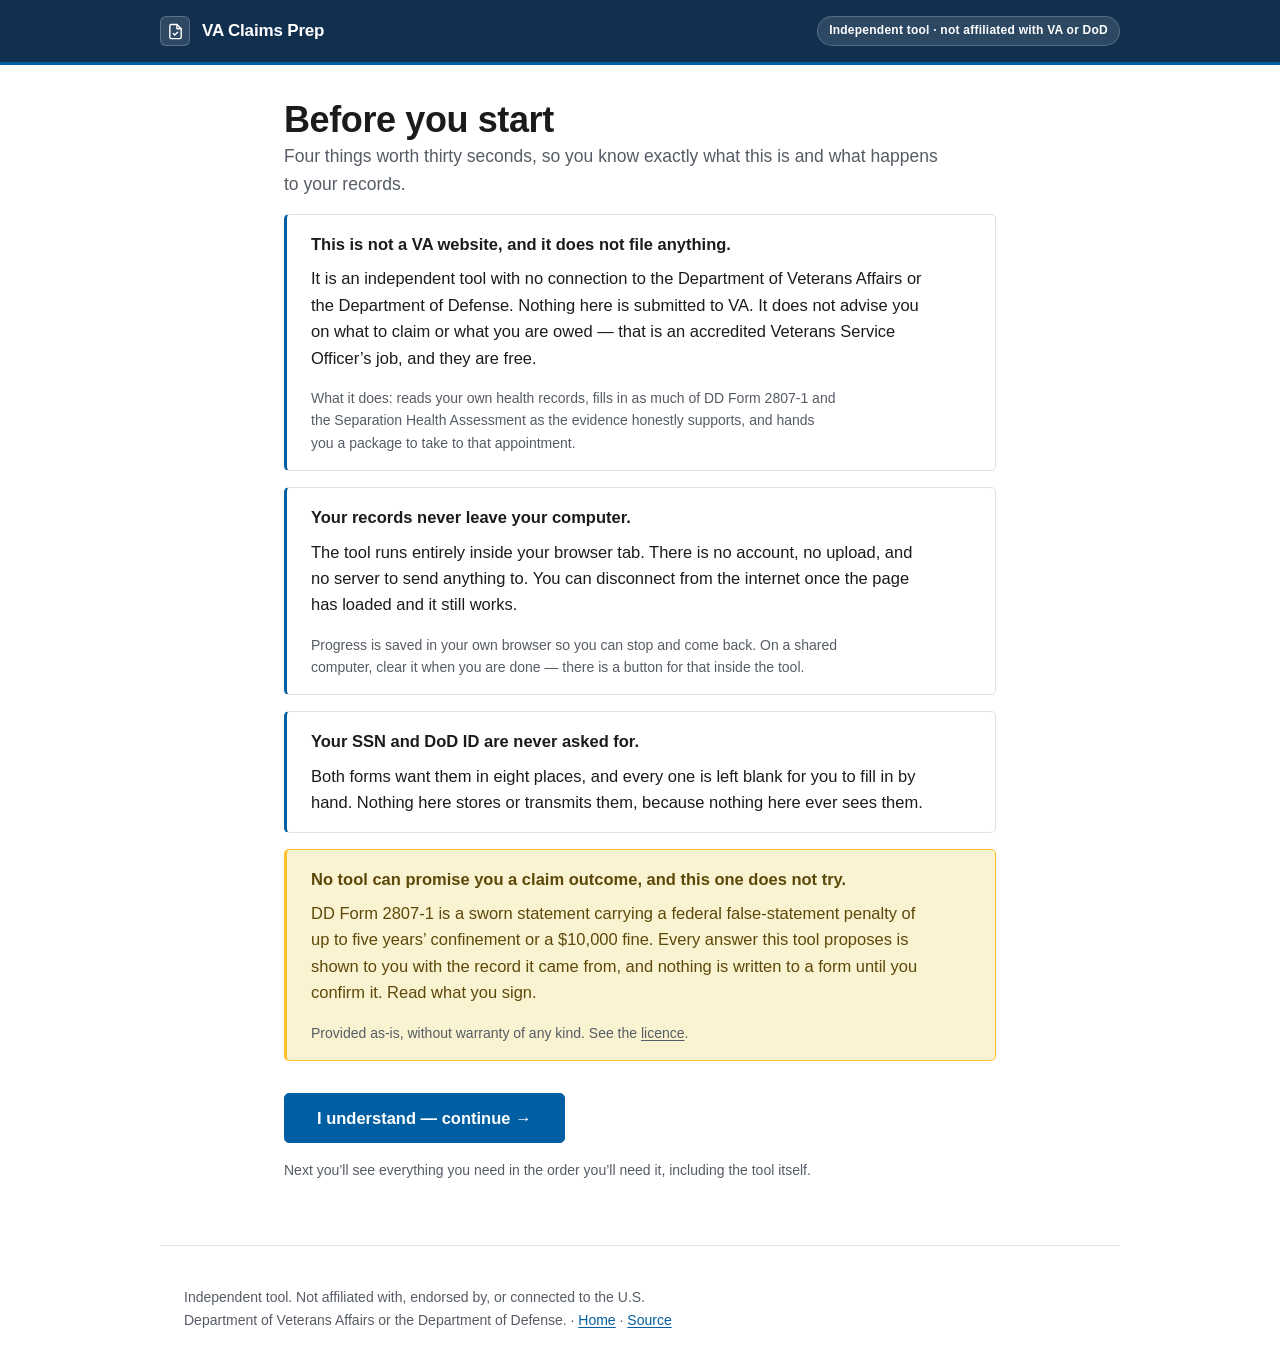
==== commit 6b12123b: "Split the site into three pages with their own URLs One address served two pages and a modal-shaped " ====
--- a/docs/index.html
+++ b/docs/index.html
@@ -4,407 +4,23 @@
 <meta charset="utf-8">
 <meta name="viewport" content="width=device-width, initial-scale=1">
 <title>VA Claims Prep</title>
-<meta name="description" content="Turn your military health records into prefilled VA forms, plus every link you need to file a disability claim.">
-<link rel="stylesheet" href="assets/base.css?v=0df6aa5bbb">
-<style>
-/* Dashboard-specific only. */
-.hero {
-  background: var(--surface); border: 1px solid var(--brand-300);
-  border-top: 3px solid var(--accent); border-radius: var(--radius);
-  padding: var(--s6); margin: calc(var(--s7) * -1) 0 var(--s5);
-  box-shadow: var(--shadow-md); position: relative;
-}
-/* The negative pull assumes the masthead copy fits on one or two lines. On a
-   narrow screen it wraps to four, and the card lands 45px on top of it.
-   Measured at 375px before this rule existed. */
-@media (max-width: 720px) {
-  .hero { margin-top: var(--s4); padding: var(--s5); }
-  .masthead__hero { padding: var(--s5) 0 var(--s5); }
-}
-.hero h2 { margin-bottom: var(--s3); }
-.section-head { display: flex; align-items: baseline; gap: var(--s3);
-  margin: var(--s7) 0 var(--s2); }
-.section-head__num {
-  width: 26px; height: 26px; flex: 0 0 auto; border-radius: 50%;
-  background: var(--accent-soft); color: var(--accent);
-  display: grid; place-items: center; font-size: 13px; font-weight: 700;
-}
-.toc { background: var(--surface); border: 1px solid var(--line);
-  border-radius: var(--radius); padding: var(--s4) var(--s5); margin: var(--s5) 0; }
-.toc ol { margin: 0; padding-left: var(--s5); columns: 2; column-gap: var(--s6);
-  font-size: 15px; }
-@media (max-width: 640px) { .toc ol { columns: 1; } }
-.toc li { margin-bottom: var(--s1); break-inside: avoid; }
-</style>
+<link rel="canonical" href="disclaimer/">
+<meta http-equiv="refresh" content="0; url=disclaimer/">
+<meta name="robots" content="noindex">
+<link rel="stylesheet" href="assets/base.css">
 </head>
 <body>
+<!-- Root entry point. Everyone starts at the disclaimer.
 
-<a class="skip-link" href="#main">Skip to content</a>
-
-<header class="masthead">
-  <div class="wrap masthead__bar">
-    <a class="wordmark" href="./">
-      <span class="wordmark__mark" aria-hidden="true">
-        <svg viewBox="0 0 24 24" fill="none" stroke="currentColor" stroke-width="2"
-             stroke-linecap="round" stroke-linejoin="round">
-          <path d="M14 2H6a2 2 0 0 0-2 2v16a2 2 0 0 0 2 2h12a2 2 0 0 0 2-2V8z"/>
-          <polyline points="14 2 14 8 20 8"/><polyline points="9 15 11 17 15 13"/>
-        </svg>
-      </span>
-      VA Claims Prep
-    </a>
-    <span class="unofficial">Independent tool &middot; not affiliated with VA or DoD</span>
-  </div>
-  <div class="wrap masthead__hero">
-    <h1>Prepare your VA disability claim</h1>
-    <p>Turn your own military health records into prefilled forms — and find everything
-       else you need, in the order you'll need it.</p>
-  </div>
-</header>
-
-<main id="main">
-<div class="wrap">
-
-  <div class="hero">
-    <h2>Start here: fill your forms from your records</h2>
-    <p>Upload your health record export. It finds the conditions documented in it and
-    prefills <b>DD Form 2807-1</b> and <b>SHA Part A</b> — showing you the condition, the
-    doctor who diagnosed it, and the page it came from, for every single answer. You
-    confirm each one; nothing is written to a form you haven't approved.</p>
-    <a class="btn btn--lg" href="app/">Open the tool →</a>
-    <a class="btn btn--secondary" href="https://github.com/obtill199/va-claims-prep">Source on GitHub</a>
-    <p class="sub" style="margin-top:12px;margin-bottom:0">Everything happens inside your
-    browser tab. There is no server, no account, and nothing stored — you can disconnect
-    from the internet once the page loads and it still works.</p>
-  </div>
-
-  <div class="note note--warn">
-    <b>Not affiliated with the VA or the Department of Defense.</b>
-    This is an independent tool. It does not file claims, does not give legal or medical
-    advice, and makes no promise about any outcome. Every link below goes to an official
-    government site — <b>none of them will ever charge you</b>, and neither will an
-    accredited VSO.
-  </div>
-
-  <div class="toc">
-    <ol>
-      <li><a href="#records">Get your records</a></li>
-      <li><a href="#help">Get free help (do this early)</a></li>
-      <li><a href="#file">File your claim</a></li>
-      <li><a href="#forms">The forms, and what each is for</a></li>
-      <li><a href="#after">What happens after you file</a></li>
-      <li><a href="#understand">Understand the system</a></li>
-      <li><a href="#support">Health care and support</a></li>
-    </ol>
-  </div>
-
-  <!-- ============================================================ -->
-  <div class="section-head"><span class="section-head__num">1</span><h2 id="records">Get your records</h2></div>
-  <p class="sub">Request these early — some take weeks to arrive. If you are already out,
-  start your online claim first: that sets your effective date, and records can follow.</p>
-
-  <div class="cards">
-    <a class="card" href="https://milconnect.dmdc.osd.mil/milconnect/" target="_blank" rel="noopener">
-      <span class="card__title">milConnect</span>
-      <span class="card__desc">Your DD-214, service treatment records and personnel file, if you served
-      recently. The fastest route for most people.</span>
-      <span class="card__tag">DD-214 · service records</span></a>
-
-    <a class="card" href="https://patientportal.mhsgenesis.health.mil/" target="_blank" rel="noopener">
-      <span class="card__title">MHS Genesis Patient Portal</span>
-      <span class="card__desc">Your DoD medical record. The export from here is exactly what the tool above
-      reads best.</span>
-      <span class="card__tag">Medical records</span></a>
-
-    <a class="card" href="https://www.archives.gov/personnel-records-center" target="_blank" rel="noopener">
-      <span class="card__title">National Personnel Records Center</span>
-      <span class="card__desc">Older records, or anything milConnect can't produce. Held by the National
-      Archives.</span>
-      <span class="card__tag">Archived records</span></a>
-
-    <a class="card" href="https://www.archives.gov/veterans/military-service-records/standard-form-180.html" target="_blank" rel="noopener">
-      <span class="card__title">Standard Form 180</span>
-      <span class="card__desc">The paper request form for military records, when the online routes don't
-      cover your situation.</span>
-      <span class="card__tag">SF-180</span></a>
-
-    <a class="card" href="https://www.va.gov/records/get-military-service-records/" target="_blank" rel="noopener">
-      <span class="card__title">VA: request service records</span>
-      <span class="card__desc">VA's own walkthrough of which route applies to you, by service era.</span>
-      <span class="card__tag">Guide</span></a>
-
-    <a class="card" href="https://www.myhealth.va.gov/" target="_blank" rel="noopener">
-      <span class="card__title">My HealtheVet</span>
-      <span class="card__desc">Your VA medical records, once you're in the VA health system. Different from
-      your DoD records.</span>
-      <span class="card__tag">VA medical records</span></a>
-  </div>
-
-  <div class="note">
-    <b>Ask for the complete file, not a summary.</b>
-    Request your full service treatment records including any scanned or paper documents.
-    Duty-limiting profiles, AF Form 469s and handwritten notes are often the strongest
-    evidence you have, and they usually live only in the scanned portion.
-  </div>
-
-  <!-- ============================================================ -->
-  <div class="section-head"><span class="section-head__num">2</span><h2 id="help">Get free help — do this early</h2></div>
-  <p class="sub">An accredited VSO is free, and they do this every day. Talk to one before
-  you file, not after.</p>
-
-  <div class="cards">
-    <a class="card" href="https://www.va.gov/get-help-from-accredited-representative/" target="_blank" rel="noopener">
-      <span class="card__title">Find an accredited representative</span>
-      <span class="card__desc">VA's official directory of VSOs, attorneys and claims agents who are
-      accredited to represent you.</span>
-      <span class="card__tag">Start here</span></a>
-
-    <a class="card" href="https://www.va.gov/ogc/apps/accreditation/index.asp" target="_blank" rel="noopener">
-      <span class="card__title">Verify accreditation</span>
-      <span class="card__desc">Check that whoever is helping you is actually accredited by VA's Office of
-      General Counsel.</span>
-      <span class="card__tag">Verify</span></a>
-
-    <a class="card" href="https://www.va.gov/vso/" target="_blank" rel="noopener">
-      <span class="card__title">Recognized organizations</span>
-      <span class="card__desc">The full list of chartered veterans service organizations — VFW, American
-      Legion, DAV and others.</span>
-      <span class="card__tag">Directory</span></a>
-
-    <a class="card" href="https://www.va.gov/statedva.htm" target="_blank" rel="noopener">
-      <span class="card__title">State veterans affairs offices</span>
-      <span class="card__desc">Your state has its own VSOs and its own benefits, separate from federal
-      ones. Frequently overlooked.</span>
-      <span class="card__tag">By state</span></a>
-  </div>
-
-  <div class="note note--warn">
-    <b>You should never pay to file an initial claim.</b>
-    Accredited VSOs are free. Charging a fee to prepare an initial disability claim is
-    not permitted for accredited representatives — if someone is asking for a percentage
-    of your back pay to file, verify their accreditation at the link above first.
-  </div>
-
-  <!-- ============================================================ -->
-  <div class="section-head"><span class="section-head__num">3</span><h2 id="file">File your claim</h2></div>
-
-  <div class="note note--warn">
-    <b>Your first move depends on where you are.</b>
-    <p><b>Still serving?</b> Protect the <b>180-to-90-days-before-separation</b> window.
-    Filing inside it — the BDD program — is what gets a decision close to your discharge
-    date, and once it passes you cannot get it back. Work backwards from your separation
-    date and set a reminder at 180 days. Inside 90 days you can still file, just not
-    through BDD.</p>
-    <p><b>Already out?</b> <b>Start the online claim today</b>, even with nothing
-    gathered. VA sets your effective date the moment you begin the online form — before
-    you submit it — and back pay runs from that date. Records can follow over the next
-    few weeks without costing you anything.</p>
-    <p class="help" style="margin-top:var(--s3)">Filing on paper instead? Submit an Intent
-    to File (21-0966) first; that is what preserves the date for paper claims. Online
-    filers do not need it.</p>
-  </div>
-
-  <div class="cards">
-    <a class="card" href="https://www.va.gov/disability/how-to-file-claim/when-to-file/pre-discharge-claim/" target="_blank" rel="noopener">
-      <span class="card__title">Pre-discharge claims (BDD)</span>
-      <span class="card__desc">How to file before you separate, and what the 180–90 day window means for
-      you.</span>
-      <span class="card__tag">Separating</span></a>
-
-    <a class="card" href="https://www.va.gov/disability/how-to-file-claim/" target="_blank" rel="noopener">
-      <span class="card__title">How to file a disability claim</span>
-      <span class="card__desc">VA's step-by-step, whether you're separating or filing years later.</span>
-      <span class="card__tag">Main guide</span></a>
-
-    <a class="card" href="https://www.va.gov/find-forms/about-form-21-0966/" target="_blank" rel="noopener">
-      <span class="card__title">Intent to File (21-0966)</span>
-      <span class="card__desc">Only needed if you file on <em>paper</em>. It preserves your
-      effective date while you gather evidence. Filing online sets that date
-      automatically.</span>
-      <span class="card__tag">Paper filers only</span></a>
-
-    <a class="card" href="https://www.va.gov/disability/file-disability-claim-form-21-526ez/" target="_blank" rel="noopener">
-      <span class="card__title">The claim itself (21-526EZ)</span>
-      <span class="card__desc">The actual application for disability compensation.</span>
-      <span class="card__tag">Main form</span></a>
-
-    <a class="card" href="https://www.va.gov/disability/eligibility/" target="_blank" rel="noopener">
-      <span class="card__title">Eligibility</span>
-      <span class="card__desc">Who qualifies, and what "service connected" actually requires you to
-      show.</span>
-      <span class="card__tag">Before filing</span></a>
-
-    <a class="card" href="https://www.va.gov/disability/get-help-filing-claim/" target="_blank" rel="noopener">
-      <span class="card__title">Help filing</span>
-      <span class="card__desc">VA's own page on getting assistance with the paperwork.</span>
-      <span class="card__tag">Support</span></a>
-  </div>
-
-  <!-- ============================================================ -->
-  <div class="section-head"><span class="section-head__num">4</span><h2 id="forms">The forms, and what each is for</h2></div>
-  <p class="sub">Form numbers are how VA talks about all of this. Worth knowing which is
-  which.</p>
-
-  <div class="table-scroll"><table class="table table--stack">
-    <thead><tr><th>Form</th><th>What it&rsquo;s for</th><th><span class="hidden">Link</span></th></tr></thead>
-    <tbody>
-    <tr><td data-label="Form"><b>DD 2807-1</b></td>
-        <td data-label="What it&rsquo;s for">Report of Medical History. Your account of every condition, with an
-        explanation for each "Yes" in Item&nbsp;29.</td>
-        <td><a href="app/">Prefill it →</a></td></tr>
-    <tr><td data-label="Form"><b>SHA Part A</b></td>
-        <td data-label="What it&rsquo;s for">Separation Health Assessment self-assessment, completed as you leave
-        service.</td>
-        <td><a href="app/">Prefill it →</a></td></tr>
-    <tr><td data-label="Form"><b>21-0966</b></td>
-        <td data-label="What it&rsquo;s for">Intent to File. Preserves your effective date on a <em>paper</em>
-        claim. Filing online does this for you.</td>
-        <td><a href="https://www.va.gov/find-forms/about-form-21-0966/" target="_blank" rel="noopener">VA →</a></td></tr>
-    <tr><td data-label="Form"><b>21-526EZ</b></td>
-        <td data-label="What it&rsquo;s for">The disability compensation claim itself.</td>
-        <td><a href="https://www.va.gov/disability/file-disability-claim-form-21-526ez/" target="_blank" rel="noopener">VA →</a></td></tr>
-    <tr><td data-label="Form"><b>21-4142</b></td>
-        <td data-label="What it&rsquo;s for">Authorizes VA to request your private (non-VA) medical records.</td>
-        <td><a href="https://www.va.gov/find-forms/about-form-21-4142/" target="_blank" rel="noopener">VA →</a></td></tr>
-    <tr><td data-label="Form"><b>21-10210</b></td>
-        <td data-label="What it&rsquo;s for">Lay / witness statement — the official "buddy letter" form.</td>
-        <td><a href="https://www.va.gov/find-forms/about-form-21-10210/" target="_blank" rel="noopener">VA →</a></td></tr>
-    <tr><td data-label="Form"><b>21-4138</b></td>
-        <td data-label="What it&rsquo;s for">Statement in Support of Claim. Your own narrative, in your words.</td>
-        <td><a href="https://www.va.gov/find-forms/about-form-21-4138/" target="_blank" rel="noopener">VA →</a></td></tr>
-    </tbody>
-  </table></div>
-
-  <div class="note">
-    <b>Buddy letters carry real weight.</b>
-    A statement from someone who watched you change — a spouse, roommate, supervisor —
-    can establish things a medical record never captured. The tool above generates a
-    template per condition, pre-filled with what your record documents so the writer
-    doesn't contradict it by accident.
-  </div>
-
-  <!-- ============================================================ -->
-  <div class="section-head"><span class="section-head__num">5</span><h2 id="after">What happens after you file</h2></div>
-
-  <div class="cards">
-    <a class="card" href="https://www.va.gov/disability/va-claim-exam/" target="_blank" rel="noopener">
-      <span class="card__title">Your C&amp;P exam</span>
-      <span class="card__desc">The compensation &amp; pension exam. What it is, and why missing it can sink
-      an otherwise strong claim.</span>
-      <span class="card__tag">Don't miss it</span></a>
-
-    <a class="card" href="https://www.va.gov/claim-or-appeal-status/" target="_blank" rel="noopener">
-      <span class="card__title">Check your claim status</span>
-      <span class="card__desc">Track where your claim is in the process.</span>
-      <span class="card__tag">Tracking</span></a>
-
-    <a class="card" href="https://www.va.gov/decision-reviews/" target="_blank" rel="noopener">
-      <span class="card__title">Disagree with a decision</span>
-      <span class="card__desc">Supplemental claim, higher-level review, or Board appeal — and the deadlines
-      on each.</span>
-      <span class="card__tag">Appeals</span></a>
-
-    <a class="card" href="https://www.va.gov/disability/compensation-rates/veteran-rates/" target="_blank" rel="noopener">
-      <span class="card__title">Compensation rates</span>
-      <span class="card__desc">What each rating actually pays, by rating and dependents.</span>
-      <span class="card__tag">Rates</span></a>
-  </div>
-
-  <!-- ============================================================ -->
-  <div class="section-head"><span class="section-head__num">6</span><h2 id="understand">Understand the system</h2></div>
-
-  <div class="cards">
-    <a class="card" href="https://www.va.gov/disability/about-disability-ratings/" target="_blank" rel="noopener">
-      <span class="card__title">How ratings work</span>
-      <span class="card__desc">Including why two 50% ratings don't add up to 100% — VA combines them, it
-      doesn't sum them.</span>
-      <span class="card__tag">Ratings</span></a>
-
-    <a class="card" href="https://www.ecfr.gov/current/title-38/chapter-I/part-4" target="_blank" rel="noopener">
-      <span class="card__title">38 CFR Part 4 — the rating schedule</span>
-      <span class="card__desc">The actual regulation raters use. Dense, but it is the source of truth for
-      how any condition gets rated.</span>
-      <span class="card__tag">The law</span></a>
-
-    <a class="card" href="https://www.va.gov/resources/the-pact-act-and-your-va-benefits/" target="_blank" rel="noopener">
-      <span class="card__title">The PACT Act</span>
-      <span class="card__desc">Burn pits and toxic exposure. Expanded presumptive conditions — worth
-      checking even if you filed before.</span>
-      <span class="card__tag">Presumptive</span></a>
-
-    <a class="card" href="https://www.va.gov/disability/eligibility/hazardous-materials-exposure/" target="_blank" rel="noopener">
-      <span class="card__title">Hazardous exposure</span>
-      <span class="card__desc">Agent Orange, burn pits, contaminated water, radiation and more.</span>
-      <span class="card__tag">Presumptive</span></a>
-
-    <a class="card" href="https://www.health.mil/Military-Health-Topics/Health-Readiness/Separation-Health-Assessment" target="_blank" rel="noopener">
-      <span class="card__title">Separation Health Assessment</span>
-      <span class="card__desc">What the SHA is and how it fits between DoD and VA.</span>
-      <span class="card__tag">Separating</span></a>
-
-    <a class="card" href="https://www.benefits.va.gov/predischarge/" target="_blank" rel="noopener">
-      <span class="card__title">Pre-discharge programs</span>
-      <span class="card__desc">BDD, IDES and the other routes available while you're still in.</span>
-      <span class="card__tag">Separating</span></a>
-  </div>
-
-  <div class="note">
-    <b>"Presumptive" is worth understanding early.</b>
-    For some conditions tied to a time, place or exposure, VA presumes the service
-    connection instead of making you prove it. If one of yours qualifies, it changes what
-    evidence you need. Your VSO will know which apply to you.
-  </div>
-
-  <!-- ============================================================ -->
-  <div class="section-head"><span class="section-head__num">7</span><h2 id="support">Health care and support</h2></div>
-
-  <div class="note note--err">
-    <b>Veterans Crisis Line — call or text 988, then press 1</b>
-    <p>Free, confidential, 24/7, whether or not you're enrolled in VA health care.
-    <a href="https://www.veteranscrisisline.net/" target="_blank" rel="noopener">veteranscrisisline.net</a></p>
-  </div>
-
-  <div class="cards">
-    <a class="card" href="https://www.va.gov/health-care/how-to-apply/" target="_blank" rel="noopener">
-      <span class="card__title">Apply for VA health care</span>
-      <span class="card__desc">Separate from disability compensation, and you don't need a rating to
-      enroll.</span>
-      <span class="card__tag">Health care</span></a>
-
-    <a class="card" href="https://www.va.gov/find-locations/" target="_blank" rel="noopener">
-      <span class="card__title">Find a VA facility</span>
-      <span class="card__desc">Medical centers, clinics, vet centers and regional benefit offices.</span>
-      <span class="card__tag">Locations</span></a>
-
-    <a class="card" href="https://www.va.gov/careers-employment/vocational-rehabilitation/" target="_blank" rel="noopener">
-      <span class="card__title">Veteran Readiness &amp; Employment</span>
-      <span class="card__desc">Chapter 31. Training and employment support if a service-connected disability
-      affects your ability to work.</span>
-      <span class="card__tag">VR&amp;E</span></a>
-
-    <a class="card" href="https://www.va.gov/disability/survivor-dic-rates/" target="_blank" rel="noopener">
-      <span class="card__title">Survivor benefits (DIC)</span>
-      <span class="card__desc">What your dependents may be entitled to.</span>
-      <span class="card__tag">Family</span></a>
-  </div>
-
-</div>
-
+     A meta refresh rather than a JS redirect: it works with scripting
+     disabled, and this is the entry point -- it must not depend on
+     anything. The link below is the fallback for the seconds before the
+     refresh fires, and for anything that ignores it entirely. -->
+<main class="wrap" id="main" style="padding:var(--s8) var(--s5)">
+  <h1>VA Claims Prep</h1>
+  <p class="lede">Taking you to the right page&hellip;</p>
+  <p><a class="btn btn--lg" href="disclaimer/">Continue &rarr;</a></p>
 </main>
-
-<footer class="site-footer">
-  <div class="wrap">
-    <p><strong>Not affiliated with, endorsed by, or connected to the U.S. Department of
-    Veterans Affairs or the Department of Defense.</strong> This is an independent,
-    open-source tool. It does not file claims, does not provide legal or medical advice,
-    and makes no promise about any claim outcome.</p>
-    <p>Every external link goes to an official government site and was verified working
-    at publication. If one has moved, search for it on
-    <a href="https://www.va.gov/">va.gov</a>.</p>
-    <p>MIT licensed. <a href="https://github.com/obtill199/va-claims-prep">Source on
-    GitHub</a>. Provided as-is, without warranty.</p>
-  </div>
-</footer>
-
+<script>location.replace("disclaimer/");</script>
 </body>
 </html>
--- a/docs/assets/base.css
+++ b/docs/assets/base.css
@@ -456,3 +456,39 @@
 }
 /* Anything that could carry an unbreakable string. */
 .card__title, .card__desc, .proposal__q, .download__name { overflow-wrap: anywhere; }
+
+/* An inline destructive action inside body text. Reads as a link because it
+   sits mid-sentence, but it is a button: it acts, it doesn't navigate. */
+.linkbtn {
+  background: none;
+  border: 0;
+  padding: 0;
+  font: inherit;
+  color: var(--accent);
+  text-decoration: underline;
+  cursor: pointer;
+}
+.linkbtn:hover { color: var(--accent-ink); }
+.linkbtn:focus-visible {
+  outline: 3px solid var(--brand-600);
+  outline-offset: 2px;
+}
+
+
+/* A tick-list row. The audience includes people with tremor and with one
+   hand on a phone, so the whole row is the target, not the 13px box. */
+.checkrow {
+  display: flex;
+  gap: var(--s3);
+  align-items: flex-start;
+  padding: var(--s3);
+  border-radius: 6px;
+  cursor: pointer;
+  min-height: 44px;
+}
+.checkrow:hover { background: var(--n-50); }
+.checkrow:focus-within { outline: 3px solid var(--brand-600); outline-offset: -3px; }
+.checkrow input { margin-top: 0.2em; width: 20px; height: 20px; flex: none; }
+.checkrow > span { display: block; }
+.checkrow .help { display: block; margin: var(--s1) 0 0; }
+.checkrow:has(input:checked) { background: var(--brand-50); }
